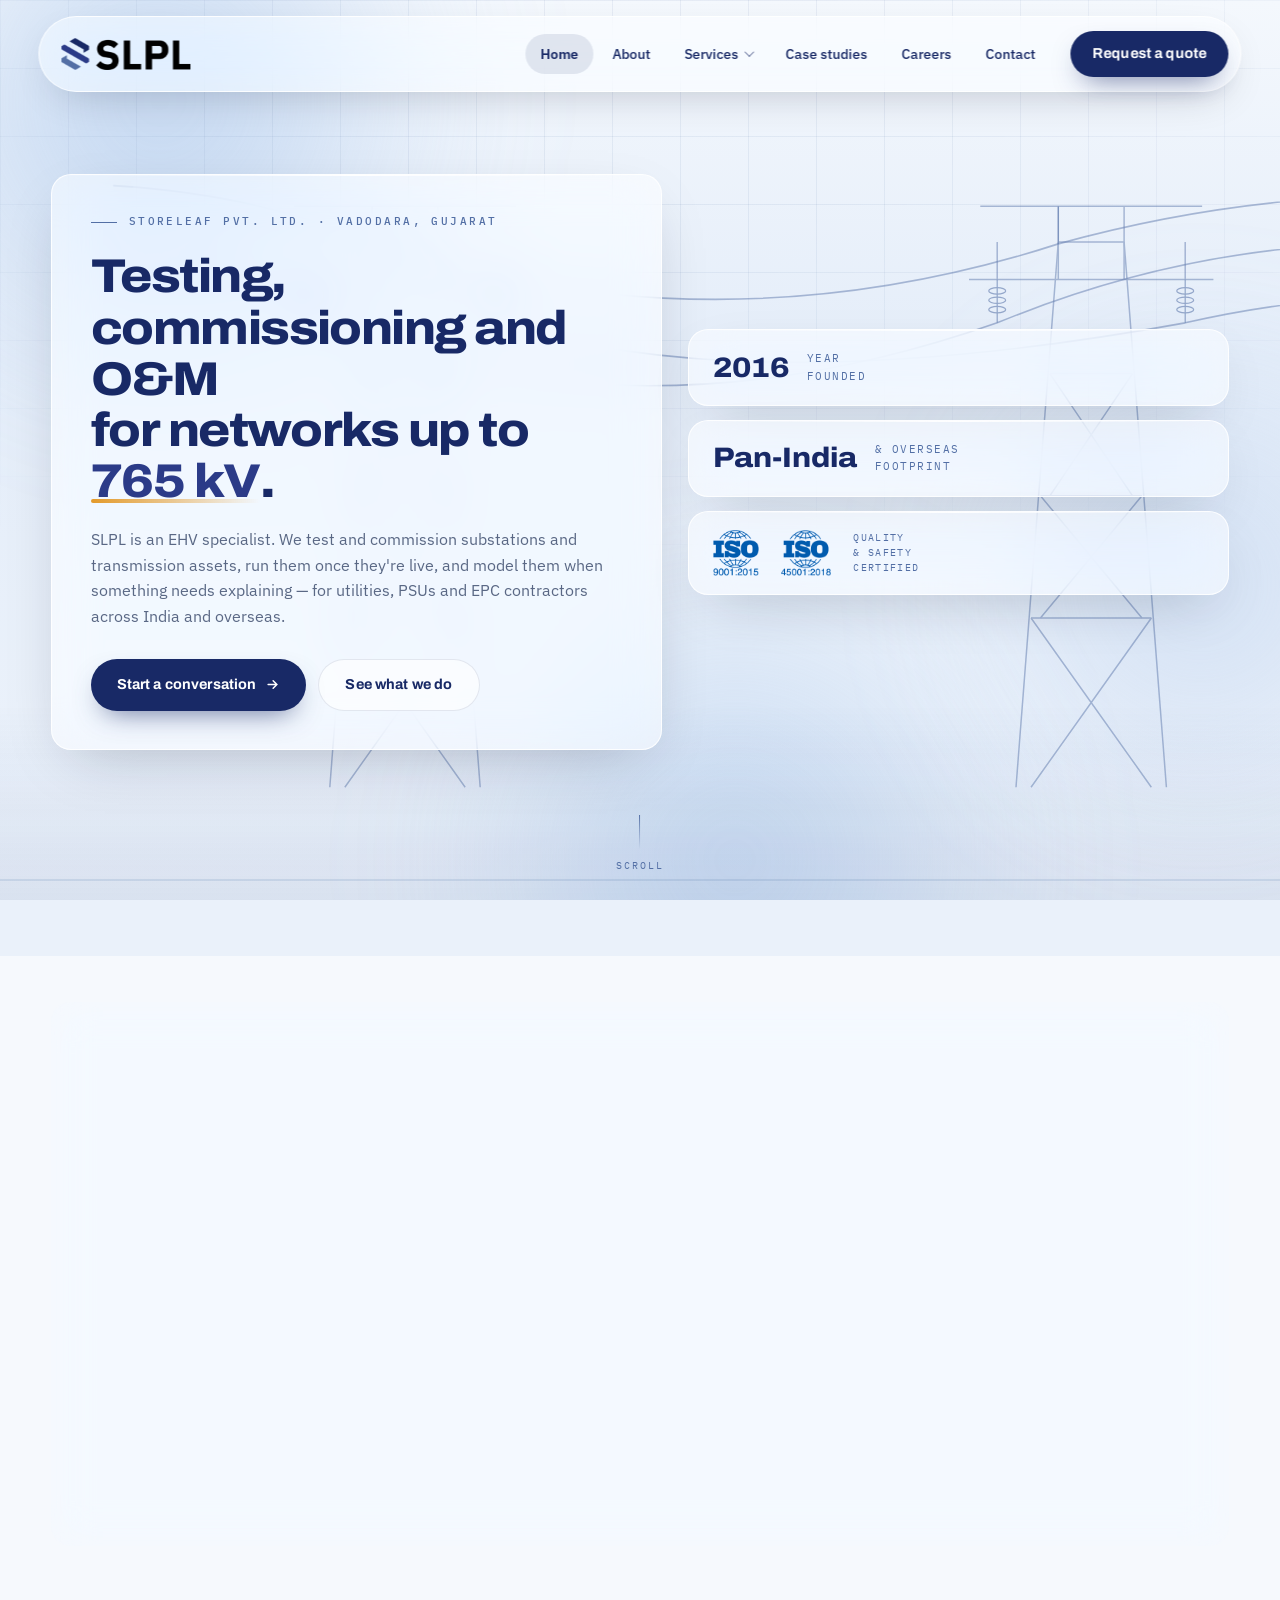
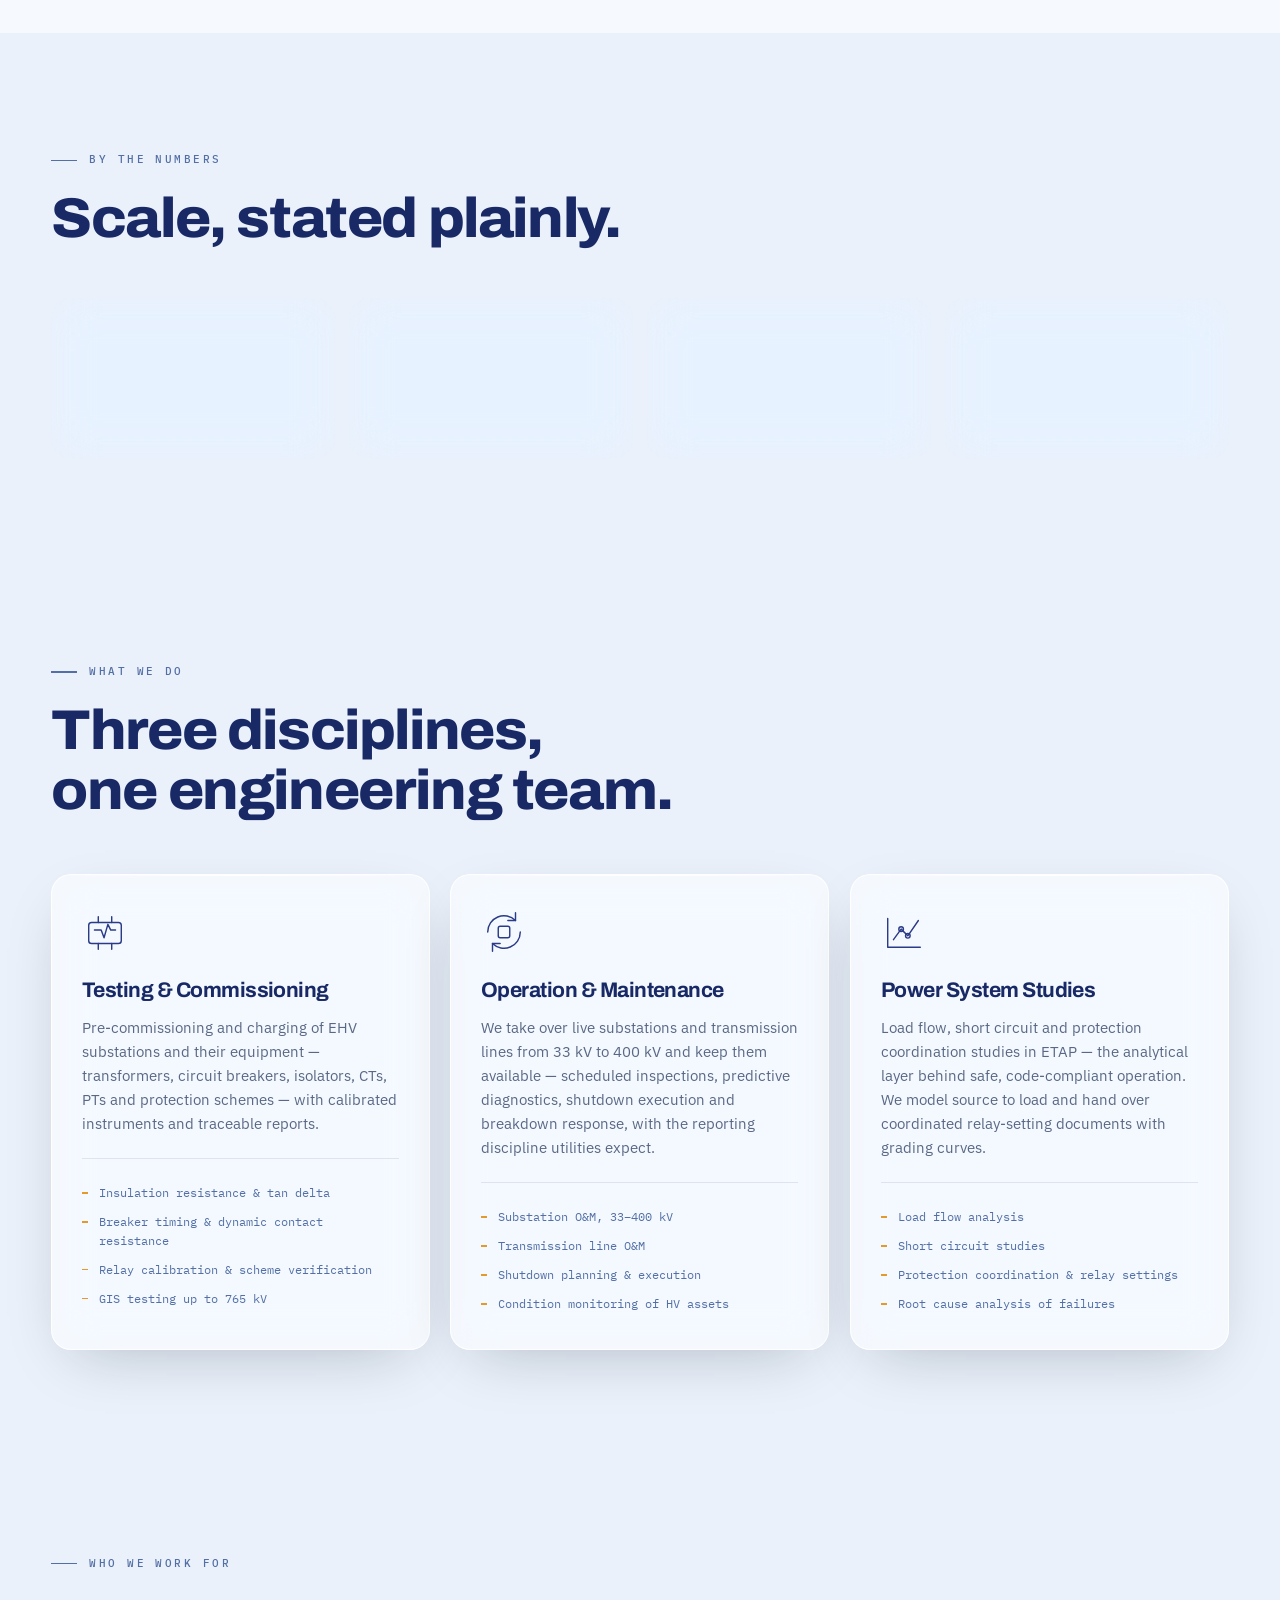
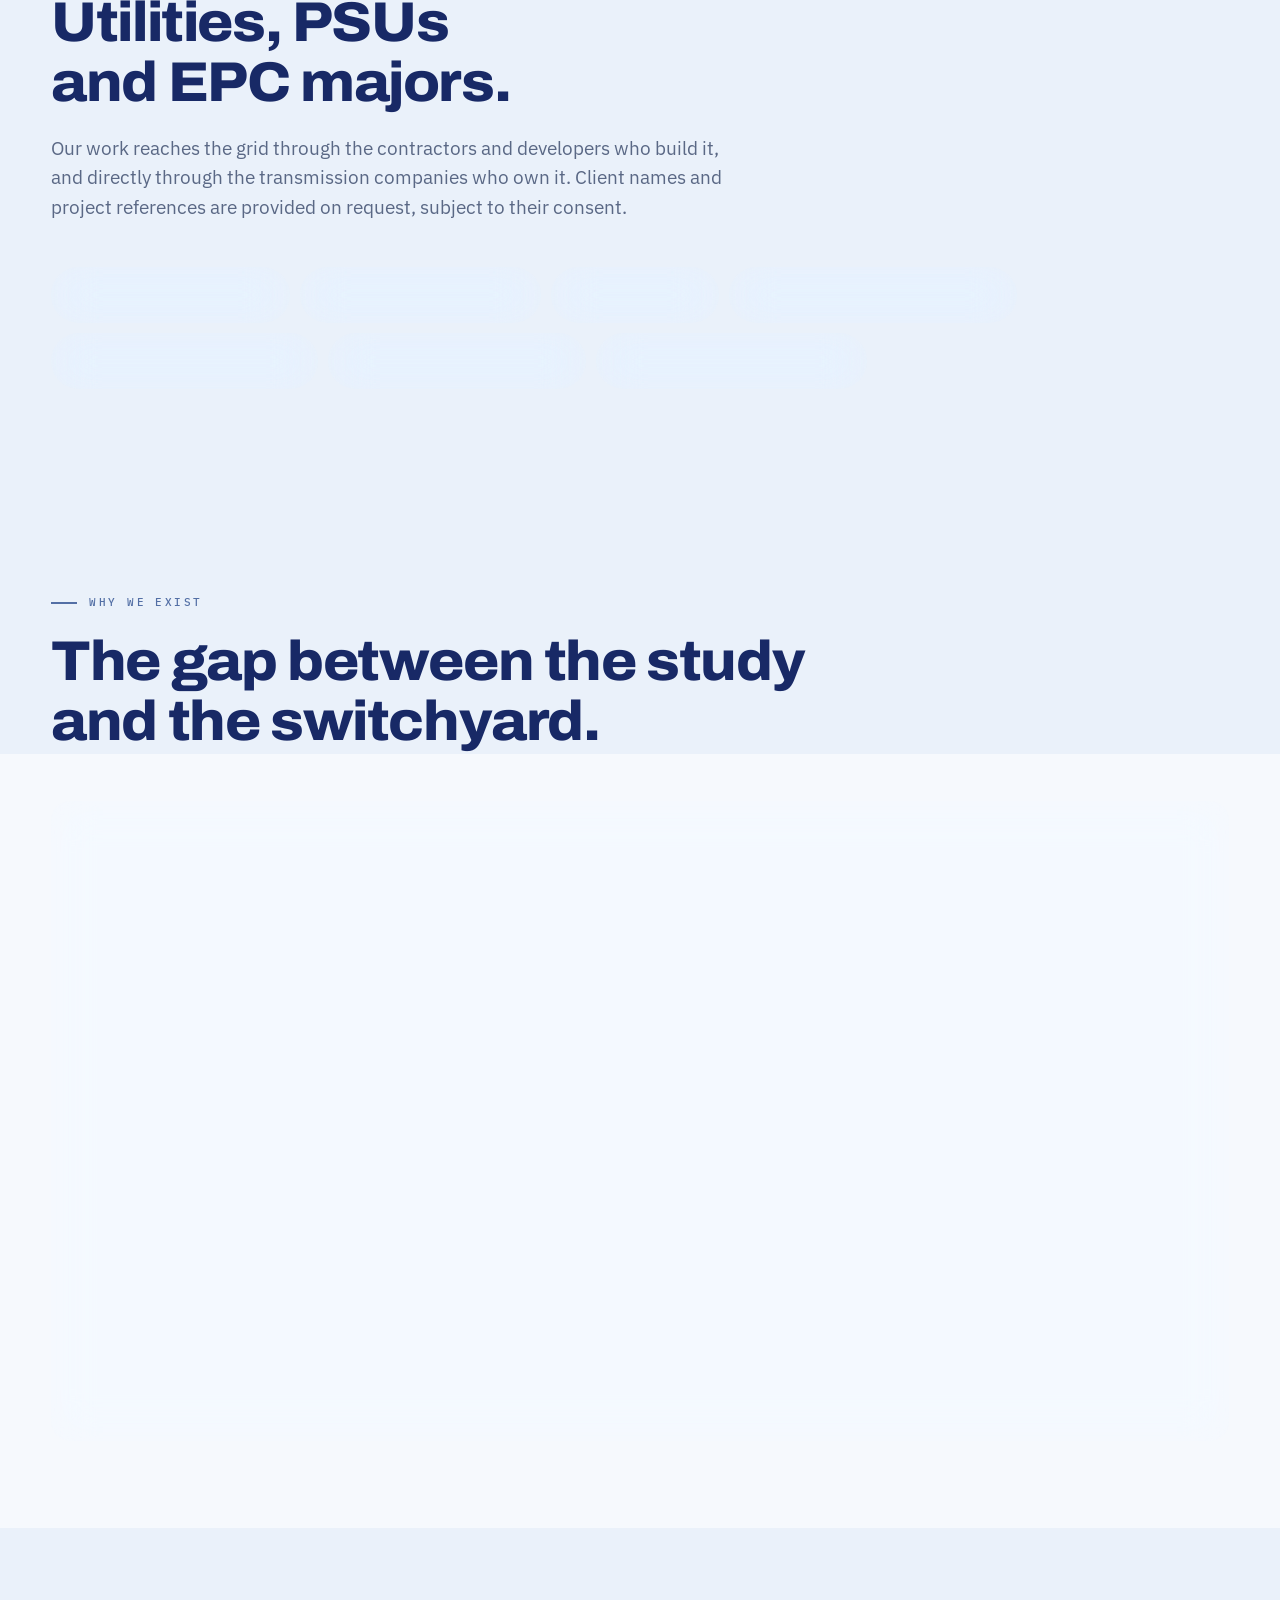
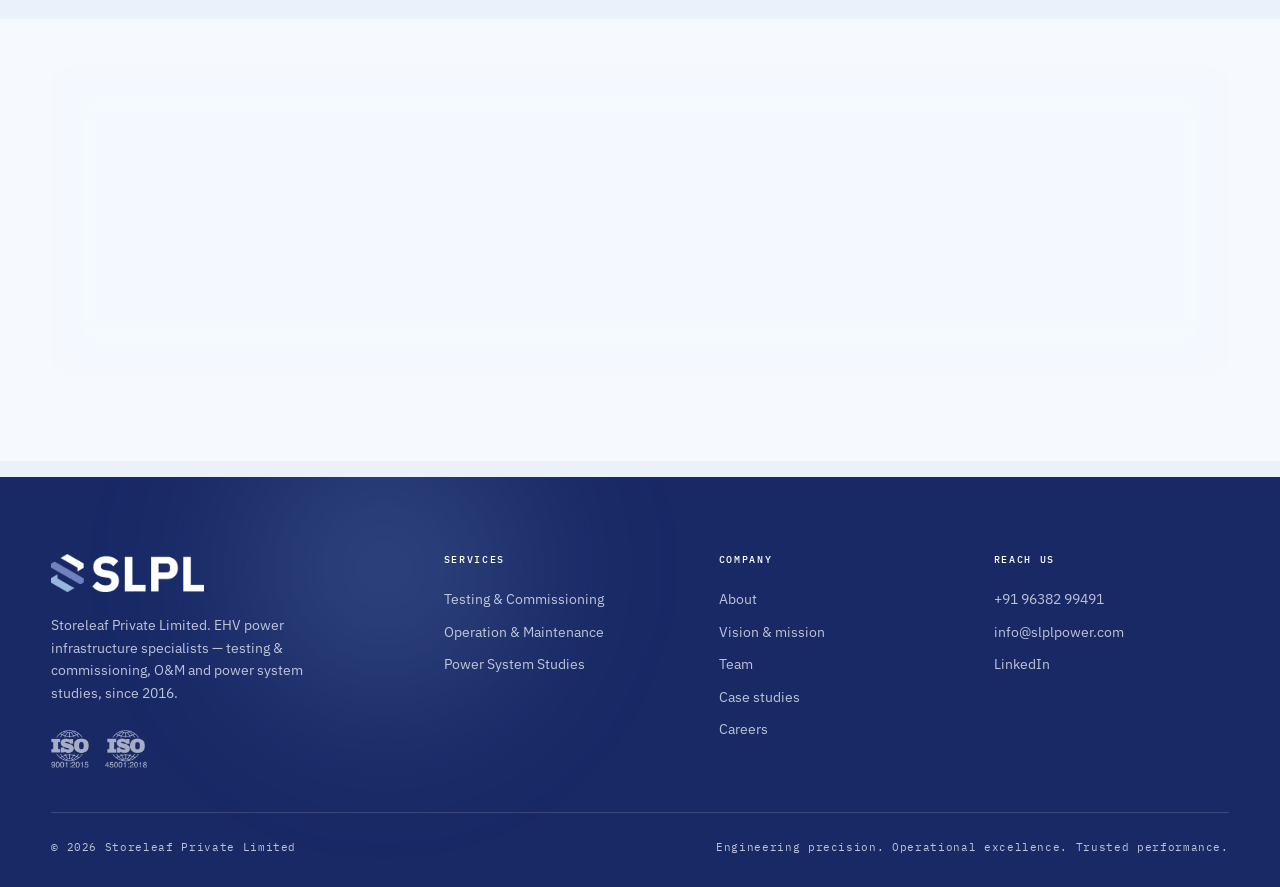
==== index.html @ 90dac233 "first commit" ====
<!DOCTYPE html>
<html lang="en">
<head>
<meta charset="UTF-8">
<meta name="viewport" content="width=device-width, initial-scale=1">
<title>SLPL — EHV Testing, Commissioning &amp; O&amp;M up to 765 kV</title>
<meta name="description" content="SLPL (Storeleaf Private Limited), Vadodara. Testing &amp; commissioning, O&amp;M and power system studies for EHV substations and transmission lines up to 765 kV. ISO 9001:2015 and ISO 45001:2018 certified.">
<meta property="og:title" content="SLPL — EHV Testing, Commissioning &amp; O&amp;M up to 765 kV">
<meta property="og:description" content="SLPL (Storeleaf Private Limited), Vadodara. Testing &amp; commissioning, O&amp;M and power system studies for EHV substations and transmission lines up to 765 kV. ISO 9001:2015 and ISO 45001:2018 certified.">
<meta property="og:type" content="website">
<meta property="og:image" content="https://www.slplpower.com/assets/img/og-card.png">
<meta property="og:site_name" content="SLPL — Storeleaf Pvt. Ltd.">
<meta name="twitter:card" content="summary_large_image">
<meta name="twitter:image" content="https://www.slplpower.com/assets/img/og-card.png">
<meta name="theme-color" content="#182966">
<link rel="canonical" href="https://www.slplpower.com/">
<link rel="icon" href="favicon.ico" sizes="any">
<link rel="icon" type="image/png" sizes="32x32" href="assets/icons/favicon-32.png">
<link rel="icon" type="image/png" sizes="16x16" href="assets/icons/favicon-16.png">
<link rel="apple-touch-icon" sizes="180x180" href="assets/icons/apple-touch-icon.png">
<link rel="manifest" href="site.webmanifest">
<link rel="preconnect" href="https://fonts.googleapis.com">
<link rel="preconnect" href="https://fonts.gstatic.com" crossorigin>
<link href="https://fonts.googleapis.com/css2?family=Archivo:ital,wdth,wght@0,75..125,400..900&family=IBM+Plex+Mono:wght@400;500;600&family=IBM+Plex+Sans:wght@400;500;600&display=swap" rel="stylesheet">
<link rel="stylesheet" href="assets/css/base.css">
<link rel="stylesheet" href="assets/css/pages.css">
<script type="application/ld+json">
{
  "@context": "https://schema.org",
  "@type": "Organization",
  "name": "Storeleaf Private Limited",
  "alternateName": "SLPL",
  "url": "https://www.slplpower.com",
  "logo": "https://www.slplpower.com/assets/img/logo_full.png",
  "foundingDate": "2016",
  "description": "Testing and commissioning, operation and maintenance, and power system studies for extra high voltage substations and transmission lines.",
  "address": {
    "@type": "PostalAddress",
    "streetAddress": "303 Imperial Heights, Near Akshar Chowk, Sun Pharma Road",
    "addressLocality": "Vadodara",
    "addressRegion": "Gujarat",
    "postalCode": "390020",
    "addressCountry": "IN"
  },
  "contactPoint": {
    "@type": "ContactPoint",
    "telephone": "+91-96382-99491",
    "email": "info@slplpower.com",
    "contactType": "sales"
  },
  "sameAs": ["https://www.linkedin.com/company/slplpower"],
  "hasCredential": [
    {"@type": "EducationalOccupationalCredential", "credentialCategory": "ISO 9001:2015"},
    {"@type": "EducationalOccupationalCredential", "credentialCategory": "ISO 45001:2018"}
  ]
}
</script>
</head>
<body>

<div class="field" aria-hidden="true">
  <div class="orb a"></div><div class="orb b"></div><div class="orb c"></div>
</div>
<a class="skip" href="#main">Skip to content</a>
<div class="scrim" id="scrim" aria-hidden="true"></div>
<nav class="nav" id="nav" aria-label="Main">
  <a href="index.html" aria-label="SLPL home"><img class="logo" src="assets/img/logo_full.png" alt="SLPL — Storeleaf Pvt. Ltd."></a>
  <div class="nav-links" id="links">
    <a href="index.html" aria-current="page">Home</a>
    <a href="about.html">About</a>
    <div class="has-sub"><a href="services.html">Services</a><div class="sub"><a href="service-testing-commissioning.html">Testing &amp; Commissioning<span>Up to 765 kV</span></a><a href="service-om.html">Operation &amp; Maintenance<span>33&ndash;400 kV</span></a><a href="service-power-system-studies.html">Power System Studies<span>ETAP modelling</span></a></div></div>
    <a href="case-studies.html">Case studies</a>
    <a href="careers.html">Careers</a>
    <a href="contact.html">Contact</a>
  </div>
  <a href="contact.html" class="btn btn-solid">Request a quote</a>
  <button class="burger" id="burger" aria-label="Toggle menu" aria-expanded="false"><span></span></button>
</nav>
<main id="main">
<header class="hero" id="top">
  <svg class="switchyard" viewBox="0 0 1440 900" preserveAspectRatio="xMidYMax slice" aria-hidden="true">
    <defs>
      <linearGradient id="fade" x1="0" y1="0" x2="0" y2="1">
        <stop offset="0%" stop-color="#536FA5" stop-opacity="0"/>
        <stop offset="100%" stop-color="#536FA5" stop-opacity=".14"/>
      </linearGradient>
    </defs>

    <g transform="translate(250,-40) scale(.94)">
    <!-- lattice gantry towers -->
    <g class="tower">
      <!-- tower 1 -->
      <path d="M170 880 L215 300 M330 880 L285 300 M215 300 L285 300"/>
      <path d="M196 570 L304 570 M186 700 L314 700 M206 440 L294 440"/>
      <path d="M196 570 L304 700 M304 570 L196 700 M206 440 L294 570 M294 440 L206 570 M186 700 L314 880 M314 700 L186 880"/>
      <path d="M120 340 L380 340 M132 262 L368 262"/>
      <path d="M215 340 L215 262 M285 340 L285 262 M150 340 L150 300 M350 340 L350 300"/>
      <!-- tower 2 -->
      <path d="M900 880 L945 300 M1060 880 L1015 300 M945 300 L1015 300"/>
      <path d="M926 570 L1034 570 M916 700 L1044 700 M936 440 L1024 440"/>
      <path d="M926 570 L1034 700 M1034 570 L926 700 M936 440 L1024 570 M1024 440 L936 570 M916 700 L1044 880 M1044 700 L916 880"/>
      <path d="M850 340 L1110 340 M862 262 L1098 262"/>
      <path d="M945 340 L945 262 M1015 340 L1015 262 M880 340 L880 300 M1080 340 L1080 300"/>
    </g>

    <!-- insulator strings -->
    <g class="insulator">
      <path d="M150 340 v46 M350 340 v46 M880 340 v46 M1080 340 v46 M215 262 v40 M945 262 v40"/>
      <ellipse cx="150" cy="352" rx="9" ry="3.4"/><ellipse cx="150" cy="362" rx="9" ry="3.4"/><ellipse cx="150" cy="372" rx="9" ry="3.4"/>
      <ellipse cx="350" cy="352" rx="9" ry="3.4"/><ellipse cx="350" cy="362" rx="9" ry="3.4"/><ellipse cx="350" cy="372" rx="9" ry="3.4"/>
      <ellipse cx="880" cy="352" rx="9" ry="3.4"/><ellipse cx="880" cy="362" rx="9" ry="3.4"/><ellipse cx="880" cy="372" rx="9" ry="3.4"/>
      <ellipse cx="1080" cy="352" rx="9" ry="3.4"/><ellipse cx="1080" cy="362" rx="9" ry="3.4"/><ellipse cx="1080" cy="372" rx="9" ry="3.4"/>
    </g>

    <!-- catenary conductors + earth wire -->
    <path id="c1" class="conductor" d="M-60 300 Q 80 316 150 386 Q 500 520 880 386 Q 1180 262 1500 320"/>
    <path id="c2" class="conductor" d="M-60 340 Q 120 356 350 386 Q 620 470 1080 386 Q 1280 340 1500 366"/>
    <path id="c3" class="conductor" d="M-60 240 Q 100 250 215 302 Q 580 420 945 302 Q 1220 226 1500 262"/>

    <use href="#c1" class="pulse"/>
    <use href="#c2" class="pulse d2"/>
    <use href="#c3" class="pulse d3"/>

    </g>
    <rect x="0" y="700" width="1440" height="200" fill="url(#fade)"/>
    <path class="conductor" style="opacity:.22" d="M0 880 H1440"/>
  </svg>
  <div class="wrap hero-grid">
    <div class="glass hero-card load">
      <p class="eyebrow">Storeleaf Pvt. Ltd. · Vadodara, Gujarat</p>
      <h1>Testing, commissioning and O&amp;M <br>for networks up to <span class="kv">765&nbsp;kV</span>.</h1>
      <p class="lede">SLPL is an EHV specialist. We test and commission substations and transmission
        assets, run them once they're live, and model them when something needs explaining —
        for utilities, PSUs and EPC contractors across India and overseas.</p>
      <div class="hero-cta">
        <a href="contact.html" class="btn btn-solid">Start a conversation
          <svg aria-hidden="true" focusable="false" width="15" height="15" viewBox="0 0 24 24" fill="none" stroke="currentColor" stroke-width="2.4" stroke-linecap="round"><path d="M5 12h14M13 6l6 6-6 6"/></svg></a>
        <a href="services.html" class="btn btn-ghost">See what we do</a>
      </div>
    </div>
    <div class="hero-side">
      <div class="glass stat load l2"><b>2016</b><span>Year<br>founded</span></div>
      <div class="glass stat load l3"><b>Pan-India</b><span>&amp; overseas<br>footprint</span></div>
      <div class="glass iso-row load l4">
        <img src="assets/img/iso_9001.png" alt="ISO 9001:2015 certified">
        <img src="assets/img/iso_45001.png" alt="ISO 45001:2018 certified">
        <p>Quality<br>&amp; safety<br>certified</p>
      </div>
    </div>
  </div>
  <div class="scroll-hint" aria-hidden="true"><i></i>Scroll</div>
</header>

<section class="band" id="capability">
  <div class="wrap">
    <div class="glass ladder-shell rv">
      <p class="eyebrow">Voltage classes we work at</p>
      <h2>From 33 kV panels <br>to 765 kV GIS.</h2>
      <p class="lede" style="margin-top:20px">Every class below is work we've actually executed — not a
        capability statement. The higher you go, the fewer contractors can hold the schedule. We hold it.</p>
      <div class="ladder">
        <div class="rail"><i></i></div>
        <div class="ticks">
          <div class="tick"><b>33<em>kV</em></b><p>Panel and switchgear testing on industrial and mining networks. Failure investigation on distribution systems.</p></div>
          <div class="tick"><b>66<em>kV</em></b><p>Substations executed for a state transmission utility.</p></div>
          <div class="tick"><b>220<em>kV</em></b><p>O&amp;M of pooling substations evacuating utility-scale renewable generation.</p></div>
          <div class="tick"><b>400<em>kV</em></b><p>Substation and GIS testing across multiple states, including interstate transmission projects.</p></div>
          <div class="tick"><b>765<em>kV</em></b><p>GIS testing and commissioning — the highest voltage class on the Indian grid.</p></div>
        </div>
      </div>
    </div>
  </div>
</section>


<section class="band">
  <div class="wrap">
    <div class="rv">
      <p class="eyebrow">By the numbers</p>
      <h2>Scale, stated plainly.</h2>
    </div>
    <div class="metrics stg">
      <div class="glass metric"><b>2016</b><span>Year founded<br>in Vadodara</span></div>
      <div class="glass metric"><b>765<em>kV</em></b><span>Highest class<br>commissioned</span></div>
      <div class="glass metric pending"><b>&mdash;<em>km</em></b><span>EHV assets under O&amp;M<br><span class="todo">figure needed</span></span></div>
      <div class="glass metric"><b>3</b><span>Countries with<br>executed projects</span></div>
    </div>
  </div>
</section>

<section class="band" id="services">
  <div class="wrap">
    <div class="rv">
      <p class="eyebrow">What we do</p>
      <h2>Three disciplines, <br>one engineering team.</h2>
    </div>

    <div class="svc-grid stg">
      <a class="glass svc tilt" href="service-testing-commissioning.html">
        <svg aria-hidden="true" focusable="false" class="ic" viewBox="0 0 48 48" stroke-linecap="round" stroke-linejoin="round">
          <rect x="7" y="14" width="34" height="22" rx="3"/><path d="M13 22h7l3 8 4-14 3 6h5"/>
          <path d="M17 14V8M31 14V8M17 42v-6M31 42v-6"/></svg>
        <h3>Testing &amp; Commissioning</h3>
        <p>Pre-commissioning and charging of EHV substations and their equipment — transformers,
          circuit breakers, isolators, CTs, PTs and protection schemes — with calibrated instruments
          and traceable reports.</p>
        <ul>
          <li>Insulation resistance &amp; tan delta</li>
          <li>Breaker timing &amp; dynamic contact resistance</li>
          <li>Relay calibration &amp; scheme verification</li>
          <li>GIS testing up to 765 kV</li>
        </ul>
      </a>
      <a class="glass svc tilt" href="service-om.html">
        <svg aria-hidden="true" focusable="false" class="ic" viewBox="0 0 48 48" stroke-linecap="round" stroke-linejoin="round">
          <path d="M41 24a17 17 0 01-29 12M7 24a17 17 0 0129-12"/><path d="M36 4v8h-8M12 44v-8h8"/>
          <rect x="18" y="18" width="12" height="12" rx="2"/></svg>
        <h3>Operation &amp; Maintenance</h3>
        <p>We take over live substations and transmission lines from 33 kV to 400 kV and keep them
          available — scheduled inspections, predictive diagnostics, shutdown execution and
          breakdown response, with the reporting discipline utilities expect.</p>
        <ul>
          <li>Substation O&amp;M, 33&ndash;400 kV</li>
          <li>Transmission line O&amp;M</li>
          <li>Shutdown planning &amp; execution</li>
          <li>Condition monitoring of HV assets</li>
        </ul>
      </a>
      <a class="glass svc tilt" href="service-power-system-studies.html">
        <svg aria-hidden="true" focusable="false" class="ic" viewBox="0 0 48 48" stroke-linecap="round" stroke-linejoin="round">
          <path d="M7 40V10M7 40h34"/><path d="M13 32l8-11 7 7 11-16"/>
          <circle cx="21" cy="21" r="2.4"/><circle cx="28" cy="28" r="2.4"/></svg>
        <h3>Power System Studies</h3>
        <p>Load flow, short circuit and protection coordination studies in ETAP — the analytical
          layer behind safe, code-compliant operation. We model source to load and hand over
          coordinated relay-setting documents with grading curves.</p>
        <ul>
          <li>Load flow analysis</li>
          <li>Short circuit studies</li>
          <li>Protection coordination &amp; relay settings</li>
          <li>Root cause analysis of failures</li>
        </ul>
      </a>
    </div>

  </div>
</section>

<section class="band">
  <div class="wrap">
    <div class="rv">
      <p class="eyebrow">Who we work for</p>
      <h2>Utilities, PSUs <br>and EPC majors.</h2>
      <p class="lede" style="margin-top:20px">Our work reaches the grid through the contractors and
        developers who build it, and directly through the transmission companies who own it. Client
        names and project references are provided on request, subject to their consent.</p>
    </div>
    <div class="clients stg">
      <div class="glass client">State transmission utilities</div>
      <div class="glass client">Central transmission PSUs</div>
      <div class="glass client">EPC contractors</div>
      <div class="glass client">Interstate transmission licensees</div>
      <div class="glass client">Renewable energy developers</div>
      <div class="glass client">Industrial &amp; mining operators</div>
      <div class="glass client">International engineering firms</div>
    </div>
  </div>
</section>


<section class="band">
  <div class="wrap">
    <div class="rv">
      <p class="eyebrow">Why we exist</p>
      <h2>The gap between the study <br>and the switchyard.</h2>
    </div>
    <div class="glass stmt rv">
      <p class="stmt-lead">Most firms in this sector either model networks or energise them.
        Very few do both — and the gap between the two is where problems hide.</p>
      <div class="stmt-cols">
        <p>A relay setting that is correct on paper can behave differently at two in the morning,
          when a bay is being charged for the first time and the schedule has already slipped.
          Somebody on site has to be able to read the study, read the equipment, and make the call.</p>
        <p>That capability does not come from a procedure manual. It comes from having stood in a
          switchyard for thirty years — which is what our senior technical staff bring, after
          careers spent in state utility service and with multinational contractors.</p>
        <p><strong>SLPL was formed in 2016 to hold both halves of that.</strong> We model networks
          and we commission them. The engineer who prepares a coordination document sits in the
          same team as the engineer who verifies the scheme on site. When something doesn't match,
          it gets caught during the shutdown window rather than in a closeout report six weeks
          later.</p>
        <p>The company has stayed specialised on purpose. We have not diversified into adjacent
          work that would dilute the technical depth, and we have grown carefully —
          <strong>every voltage class on this site is one we have actually worked at</strong>,
          not one we are willing to attempt.</p>
      </div>
    </div>
  </div>
</section>


<section class="band">
  <div class="wrap">
    <div class="glass cta-band rv">
      <h2>Tell us what needs testing, running or solving.</h2>
      <p>Send us the voltage class, location and equipment schedule. We'll come back with a
        view on approach, mobilisation and commercials.</p>
      <div class="hero-cta">
        <a href="contact.html" class="btn btn-solid">Start a conversation
          <svg aria-hidden="true" focusable="false" width="15" height="15" viewBox="0 0 24 24" fill="none" stroke="currentColor" stroke-width="2.4" stroke-linecap="round"><path d="M5 12h14M13 6l6 6-6 6"/></svg></a>
        <a href="services.html" class="btn btn-ghost">See what we do</a>
      </div>
    </div>
  </div>
</section>

</main>
<footer>
  <div class="wrap">
    <div class="f-grid">
      <div>
        <img class="flogo" src="assets/img/logo_full_white.png" alt="SLPL">
        <p>Storeleaf Private Limited. EHV power infrastructure specialists — testing &amp;
          commissioning, O&amp;M and power system studies, since 2016.</p>
        <div class="f-iso">
          <img src="assets/img/iso_9001.png" alt="ISO 9001:2015">
          <img src="assets/img/iso_45001.png" alt="ISO 45001:2018">
        </div>
      </div>
      <div class="f-col"><h4>Services</h4>
        <a href="service-testing-commissioning.html">Testing &amp; Commissioning</a>
        <a href="service-om.html">Operation &amp; Maintenance</a>
        <a href="service-power-system-studies.html">Power System Studies</a>
      </div>
      <div class="f-col"><h4>Company</h4>
        <a href="about.html">About</a><a href="about.html#vision">Vision &amp; mission</a>
        <a href="about.html#team">Team</a><a href="case-studies.html">Case studies</a>
        <a href="careers.html">Careers</a>
      </div>
      <div class="f-col"><h4>Reach us</h4>
        <a href="tel:+919638299491">+91 96382 99491</a>
        <a href="mailto:info@slplpower.com">info@slplpower.com</a>
        <a href="https://www.linkedin.com/company/slplpower" target="_blank" rel="noopener">LinkedIn</a>
      </div>
    </div>
    <div class="f-bot">
      <span>© <span id="yr">2026</span> Storeleaf Private Limited</span>
      <span>Engineering precision. Operational excellence. Trusted performance.</span>
    </div>
  </div>
</footer>

<script src="assets/js/base.js"></script>
</body>
</html>
---- assets/css/base.css ----
:root{
  --paper:#EAF1FA; --paper2:#F7FAFE; --white:#FFFFFF;
  --navy:#182966; --indigo:#2B3B88; --steel:#536FA5; --sky:#C9DCF2;
  --ink:#0C142C; --muted:#5A6885;
  --amber:#E39A2B; --iso:#005BAE;
  --glass:rgba(255,255,255,.55);
  --glass-2:rgba(255,255,255,.35);
  --brd:rgba(255,255,255,.85);
  --brd-2:rgba(24,41,102,.10);
  --shadow:0 20px 60px -24px rgba(12,20,44,.28);
  --shadow-lg:0 40px 100px -36px rgba(12,20,44,.42);
  --r:20px;
  --display:'Archivo',system-ui,sans-serif;
  --body:'IBM Plex Sans',system-ui,sans-serif;
  --mono:'IBM Plex Mono',ui-monospace,monospace;
  --nav-h:76px;
  --wrap:1240px;
  --band-y:clamp(64px,8vw,128px);
}
/* viewport tiers — the whole page scales off these two knobs */
@media(min-width:1500px){ :root{--wrap:1360px} }
@media(min-width:1750px){ :root{--wrap:1500px;--r:24px} html{font-size:17px} }
@media(min-width:2200px){ :root{--wrap:1660px} html{font-size:18.5px} }
@media(min-width:2800px){ :root{--wrap:1860px} html{font-size:20px} }
*{margin:0;padding:0;box-sizing:border-box}
html{scroll-behavior:smooth;scroll-padding-top:96px;-webkit-text-size-adjust:100%}
body{
  font-family:var(--body);color:var(--ink);background:var(--paper);
  line-height:1.6;overflow-x:hidden;-webkit-font-smoothing:antialiased;
  overflow-wrap:break-word;
  padding-left:env(safe-area-inset-left);padding-right:env(safe-area-inset-right);
}
h1,h2,h3,h4,.kvtag,.tick b{overflow-wrap:normal;word-break:normal;hyphens:none}
img{max-width:100%;height:auto;display:block}
a{color:inherit;text-decoration:none}
button{font:inherit;color:inherit;background:none;border:none;cursor:pointer}
::selection{background:var(--navy);color:#fff}
:focus-visible{outline:2.5px solid var(--indigo);outline-offset:3px;border-radius:6px}

/* ── ambient field ─────────────────────────────── */
.field{position:fixed;inset:0;z-index:-2;overflow:hidden;pointer-events:none;background:
  linear-gradient(180deg,#F4F8FD 0%,#E4EDF9 40%,#EDF3FB 100%);}
.field::after{content:'';position:absolute;inset:0;
  background-image:linear-gradient(rgba(83,111,165,.09) 1px,transparent 1px),
                   linear-gradient(90deg,rgba(83,111,165,.09) 1px,transparent 1px);
  background-size:68px 68px;
  mask-image:radial-gradient(ellipse 110% 75% at 50% 12%,#000 20%,transparent 78%);
  -webkit-mask-image:radial-gradient(ellipse 110% 75% at 50% 12%,#000 20%,transparent 78%);}
.orb{position:absolute;border-radius:50%;filter:blur(80px);opacity:.55}
.orb.a{width:640px;height:640px;background:radial-gradient(circle,#8FB4E4 0%,transparent 68%);top:-220px;left:-160px;animation:drift 26s ease-in-out infinite}
.orb.b{width:520px;height:520px;background:radial-gradient(circle,#B7CDEC 0%,transparent 68%);top:36%;right:-180px;animation:drift 34s ease-in-out infinite reverse}
.orb.c{width:600px;height:600px;background:radial-gradient(circle,#9FC0E8 0%,transparent 70%);bottom:-260px;left:34%;animation:drift 30s ease-in-out infinite}
@keyframes drift{0%,100%{transform:translate(0,0) scale(1)}33%{transform:translate(70px,-50px) scale(1.1)}66%{transform:translate(-50px,60px) scale(.94)}}

/* ── shared ────────────────────────────────────── */
.wrap{width:min(var(--wrap),92vw);margin-inline:auto}
.band{padding:var(--band-y) 0;position:relative}
.eyebrow{font-family:var(--mono);font-size:.7rem;font-weight:500;letter-spacing:.22em;
  text-transform:uppercase;color:var(--steel);display:flex;align-items:center;gap:12px;margin-bottom:20px}
.eyebrow::before{content:'';width:26px;height:1.5px;background:var(--steel);flex:none}
h1,h2,h3,h4{font-family:var(--display);line-height:1.08;letter-spacing:-.025em;color:var(--navy)}
h2{font-size:clamp(2rem,4.4vw,3.5rem);font-weight:800;font-stretch:105%}
h3{font-size:1.32rem;font-weight:700}
.lede{font-size:clamp(1.02rem,1.5vw,1.16rem);color:var(--muted);max-width:62ch}
.glass{background:var(--glass);backdrop-filter:blur(22px) saturate(165%);
  -webkit-backdrop-filter:blur(22px) saturate(165%);
  border:1px solid var(--brd);border-radius:var(--r);box-shadow:var(--shadow);
  position:relative;overflow:hidden}
@supports not ((backdrop-filter:blur(2px)) or (-webkit-backdrop-filter:blur(2px))){
  .glass,.nav{background:rgba(255,255,255,.9)}
  .nav.stuck{background:rgba(255,255,255,.97)}
}
.glass::before{content:'';position:absolute;top:0;left:0;right:0;height:1px;
  background:linear-gradient(90deg,transparent,rgba(255,255,255,.95),transparent)}

/* ── nav ───────────────────────────────────────── */
.nav{position:fixed;top:calc(16px + env(safe-area-inset-top));left:50%;transform:translateX(-50%);z-index:100;
  width:min(var(--wrap),94vw);height:var(--nav-h);display:flex;align-items:center;
  gap:20px;padding:0 12px 0 22px;border-radius:999px;
  background:rgba(255,255,255,.5);backdrop-filter:blur(20px) saturate(170%);
  -webkit-backdrop-filter:blur(20px) saturate(170%);
  border:1px solid var(--brd);box-shadow:0 14px 44px -20px rgba(12,20,44,.3);
  transition:background .35s,box-shadow .35s,height .35s}
.nav.stuck{background:rgba(255,255,255,.78);box-shadow:0 18px 50px -20px rgba(12,20,44,.38);height:66px}
.nav .logo{height:32px;width:auto;flex:none}
.nav-links{display:flex;gap:4px;margin-left:auto}
.nav-links a{padding:9px 15px;border-radius:999px;font-size:.87rem;font-weight:500;
  color:var(--navy);transition:background .22s,color .22s}
.nav-links a:hover{background:rgba(24,41,102,.08)}
.btn{display:inline-flex;align-items:center;gap:9px;padding:13px 26px;border-radius:999px;
  font-family:var(--display);font-weight:700;font-size:.9rem;letter-spacing:.01em;
  transition:transform .22s cubic-bezier(.2,.9,.3,1),box-shadow .22s,background .22s}
.btn-solid{background:var(--navy);color:#fff;box-shadow:0 12px 28px -12px rgba(24,41,102,.7)}
.btn-solid:hover{background:var(--indigo);transform:translateY(-2px);box-shadow:0 18px 34px -12px rgba(24,41,102,.7)}
.btn-ghost{background:rgba(255,255,255,.6);color:var(--navy);border:1px solid var(--brd-2)}
.btn-ghost:hover{background:#fff;transform:translateY(-2px)}
.nav .btn{padding:11px 22px;flex:none}
.scrim{position:fixed;inset:0;z-index:90;background:rgba(12,20,44,.32);
  backdrop-filter:blur(3px);-webkit-backdrop-filter:blur(3px);
  opacity:0;visibility:hidden;transition:opacity .3s,visibility .3s}
body.menu-open .scrim{opacity:1;visibility:visible}
body.menu-open{overflow:hidden}
.burger{display:none;width:44px;height:44px;border-radius:50%;align-items:center;justify-content:center;flex:none}
.burger span{display:block;width:19px;height:2px;background:var(--navy);position:relative;transition:.3s}
.burger span::before,.burger span::after{content:'';position:absolute;left:0;width:19px;height:2px;background:var(--navy);transition:.3s}
.burger span::before{top:-6px}.burger span::after{top:6px}
.nav.open .burger span{background:transparent}
.nav.open .burger span::before{top:0;transform:rotate(45deg)}
.nav.open .burger span::after{top:0;transform:rotate(-45deg)}

/* ── hero ──────────────────────────────────────── */
.hero{position:relative;min-height:100svh;display:flex;align-items:center;
  padding-top:calc(var(--nav-h) + 52px);padding-bottom:104px}
.switchyard{position:absolute;inset:0;width:100%;height:100%;z-index:-1;
  object-fit:cover;opacity:.9;pointer-events:none}
.hero-grid{display:grid;grid-template-columns:1.06fr .94fr;gap:26px;align-items:center}
.hero-card{padding:clamp(28px,3vw,44px)}
h1{font-size:clamp(2.05rem,3.7vw,3.3rem);font-weight:800;font-stretch:110%;letter-spacing:-.032em}
h1 .kv{color:var(--indigo);position:relative;white-space:nowrap}
h1 .kv::after{content:'';position:absolute;left:0;right:0;bottom:.08em;height:.09em;
  background:linear-gradient(90deg,var(--amber),transparent);border-radius:2px;
  transform:scaleX(0);transform-origin:left;animation:sweep 1.1s cubic-bezier(.2,.9,.3,1) 1.1s forwards}
@keyframes sweep{to{transform:scaleX(1)}}
.hero-card .lede{margin-top:20px;font-size:clamp(.98rem,1.25vw,1.08rem)}
.hero-cta{display:flex;gap:12px;flex-wrap:wrap;margin-top:30px}
.hero-side{display:flex;flex-direction:column;gap:14px}
.stat{padding:20px 24px;display:flex;align-items:center;gap:18px}
.stat b{font-family:var(--display);font-size:clamp(1.5rem,2.2vw,2rem);font-weight:800;
  color:var(--navy);line-height:1;font-stretch:110%}
.stat span{font-family:var(--mono);font-size:.68rem;letter-spacing:.14em;
  text-transform:uppercase;color:var(--steel)}
.iso-row{display:flex;align-items:center;gap:22px;padding:18px 24px}
.iso-row img{height:46px;width:auto}
.iso-row p{font-family:var(--mono);font-size:.64rem;letter-spacing:.13em;
  text-transform:uppercase;color:var(--steel);line-height:1.5}
.scroll-hint{position:absolute;bottom:26px;left:50%;transform:translateX(-50%);
  font-family:var(--mono);font-size:.62rem;letter-spacing:.2em;text-transform:uppercase;
  color:var(--steel);display:flex;flex-direction:column;align-items:center;gap:9px}
.scroll-hint i{display:block;width:1px;height:34px;background:linear-gradient(var(--steel),transparent);animation:pull 2.1s ease-in-out infinite}
@keyframes pull{0%,100%{transform:scaleY(.4);transform-origin:top;opacity:.4}50%{transform:scaleY(1);opacity:1}}

/* current pulse on the conductors */
.conductor{fill:none;stroke:var(--steel);stroke-width:1.7;opacity:.5}
.tower{fill:none;stroke:var(--steel);stroke-width:1.6;opacity:.5}
.tower-fill{fill:rgba(83,111,165,.05)}
.pulse{fill:none;stroke:var(--amber);stroke-width:2.6;stroke-linecap:round;
  stroke-dasharray:20 1400;filter:drop-shadow(0 0 7px rgba(227,154,43,.85));
  animation:flow 5.4s linear infinite}
.pulse.d2{animation-delay:1.8s}
.pulse.d3{animation-delay:3.6s}
@keyframes flow{from{stroke-dashoffset:1420}to{stroke-dashoffset:0}}
.insulator{fill:none;stroke:var(--steel);stroke-width:1.3;opacity:.62}

/* ── voltage ladder (signature) ────────────────── */
.ladder-shell{padding:clamp(30px,3.6vw,54px)}
.ladder{margin-top:46px;position:relative}
.rail{position:relative;width:80%;height:3px;background:rgba(83,111,165,.22);border-radius:2px}
.rail i{position:absolute;inset:0 auto 0 0;width:0;border-radius:2px;
  background:linear-gradient(90deg,var(--steel),var(--indigo) 55%,var(--navy));
  transition:width 1.9s cubic-bezier(.22,.85,.3,1)}
.revealed .rail i{width:100%}
.ticks{display:grid;grid-template-columns:repeat(5,1fr);margin-top:0}
.tick{position:relative;padding-top:34px;text-align:left}
.tick::before{content:'';position:absolute;top:-8px;left:0;width:13px;height:13px;border-radius:50%;
  background:#fff;border:3px solid var(--steel);transform:scale(0);
  transition:transform .5s cubic-bezier(.2,1.5,.4,1),border-color .5s}
.revealed .tick::before{transform:scale(1)}
.revealed .tick:nth-child(1)::before{transition-delay:.3s}
.revealed .tick:nth-child(2)::before{transition-delay:.6s}
.revealed .tick:nth-child(3)::before{transition-delay:.9s;border-color:var(--indigo)}
.revealed .tick:nth-child(4)::before{transition-delay:1.2s;border-color:var(--indigo)}
.revealed .tick:nth-child(5)::before{transition-delay:1.5s;border-color:var(--navy);
  box-shadow:0 0 0 7px rgba(24,41,102,.12)}
.tick b{display:block;font-family:var(--display);font-size:clamp(1.35rem,2.4vw,2.1rem);
  font-weight:800;color:var(--navy);line-height:1;font-stretch:108%}
.tick b em{font-style:normal;font-size:.42em;font-weight:600;margin-left:4px;color:var(--steel)}
.tick p{font-family:var(--mono);font-size:.68rem;line-height:1.62;color:var(--muted);
  margin-top:10px;padding-right:14px}

/* ── services ──────────────────────────────────── */
.svc-grid{display:grid;grid-template-columns:repeat(3,1fr);gap:20px;margin-top:52px}
.svc{padding:34px 30px 30px;transition:transform .4s cubic-bezier(.2,.9,.3,1),box-shadow .4s;
  transform-style:preserve-3d;will-change:transform}
.svc:hover{box-shadow:var(--shadow-lg)}
.svc svg.ic{width:46px;height:46px;stroke:var(--indigo);stroke-width:1.5;fill:none;margin-bottom:24px}
.svc h3{margin-bottom:14px}
.svc p{font-size:.94rem;color:var(--muted)}
.svc ul{list-style:none;margin-top:22px;padding-top:20px;border-top:1px solid var(--brd-2)}
.svc li{font-family:var(--mono);font-size:.74rem;color:var(--steel);padding:5px 0 5px 17px;position:relative}
.svc li::before{content:'';position:absolute;left:0;top:13px;width:6px;height:1.5px;background:var(--amber)}

/* ── projects ──────────────────────────────────── */
.filters{display:flex;gap:8px;flex-wrap:wrap;margin-top:36px}
.filters button{padding:9px 18px;border-radius:999px;font-family:var(--mono);font-size:.72rem;
  letter-spacing:.09em;text-transform:uppercase;color:var(--steel);
  background:rgba(255,255,255,.5);border:1px solid var(--brd-2);transition:.25s}
.filters button:hover{color:var(--navy);background:#fff}
.filters button.on{background:var(--navy);color:#fff;border-color:var(--navy)}
.proj-grid{display:grid;grid-template-columns:repeat(3,1fr);gap:14px;margin-top:26px}
.proj{padding:24px 26px;display:flex;flex-direction:column;gap:12px;
  transition:transform .35s cubic-bezier(.2,.9,.3,1),box-shadow .35s,opacity .3s}
.proj:hover{transform:translateY(-5px);box-shadow:var(--shadow-lg)}
.proj.hide{display:none}
.proj-top{display:flex;justify-content:space-between;align-items:flex-start;gap:12px}
.kvtag{font-family:var(--display);font-weight:800;font-size:1.05rem;color:var(--navy);
  font-stretch:108%;white-space:nowrap}
.kvtag em{font-style:normal;font-size:.6em;font-weight:600;color:var(--steel);margin-left:3px}
.scope{font-family:var(--mono);font-size:.6rem;letter-spacing:.11em;text-transform:uppercase;
  padding:5px 10px;border-radius:999px;background:rgba(43,59,136,.09);color:var(--indigo);white-space:nowrap}
.proj h4{font-size:1rem;font-weight:700;line-height:1.3}
.proj p{font-family:var(--mono);font-size:.72rem;color:var(--muted);margin-top:auto;padding-top:6px}
.proj-note{font-family:var(--mono);font-size:.75rem;color:var(--steel);
  text-align:center;margin-top:30px;letter-spacing:.06em}

/* ── team ──────────────────────────────────────── */
.team-grid{display:grid;grid-template-columns:repeat(4,1fr);gap:16px;margin-top:52px}
.member{padding:30px 26px;transition:transform .35s cubic-bezier(.2,.9,.3,1),box-shadow .35s}
.member:hover{transform:translateY(-5px);box-shadow:var(--shadow-lg)}
.avatar{width:54px;height:54px;border-radius:16px;display:grid;place-items:center;
  background:linear-gradient(140deg,var(--navy),var(--indigo));color:#fff;
  font-family:var(--display);font-weight:800;font-size:1.05rem;margin-bottom:20px;letter-spacing:-.02em}
.member h3{font-size:1.1rem}
.role{font-family:var(--mono);font-size:.68rem;letter-spacing:.1em;text-transform:uppercase;
  color:var(--indigo);margin:7px 0 14px}
.member p{font-size:.87rem;color:var(--muted)}

/* ── vision / mission ──────────────────────────── */
.vm-grid{display:grid;grid-template-columns:1fr 1fr;gap:18px;margin-top:48px}
.vm{padding:38px 34px}
.vm h3{font-size:1.5rem;margin-bottom:22px;display:flex;align-items:center;gap:12px}
.vm h3::after{content:'';flex:1;height:1px;background:var(--brd-2)}
.vm ul{list-style:none;display:flex;flex-direction:column;gap:15px}
.vm li{font-size:.91rem;color:var(--muted);padding-left:26px;position:relative}
.vm li::before{content:'';position:absolute;left:0;top:.55em;width:11px;height:11px;
  border:1.5px solid var(--steel);border-radius:3px;transform:rotate(45deg)}

/* ── contact ───────────────────────────────────── */
.contact-grid{display:grid;grid-template-columns:.9fr 1.1fr;gap:18px;margin-top:48px}
.info{padding:38px 34px;display:flex;flex-direction:column;gap:8px}
.info-row{display:flex;gap:16px;padding:16px 0;border-bottom:1px solid var(--brd-2);align-items:flex-start}
.info-row:last-child{border-bottom:none}
.info-row svg{width:19px;height:19px;stroke:var(--indigo);fill:none;stroke-width:1.6;flex:none;margin-top:3px}
.info-row>div>span{font-family:var(--mono);font-size:.63rem;letter-spacing:.13em;
  text-transform:uppercase;color:var(--steel);display:block;margin-bottom:4px}
.info-row a,.info-row p{font-size:.94rem;color:var(--navy);font-weight:500;transition:color .2s}
.info-row a:hover{color:var(--amber)}
.form{padding:38px 34px}
.f-row{display:grid;grid-template-columns:1fr 1fr;gap:14px}
.fld{margin-bottom:14px}
.fld label{font-family:var(--mono);font-size:.63rem;letter-spacing:.13em;text-transform:uppercase;
  color:var(--steel);display:block;margin-bottom:7px}
.fld select{-webkit-appearance:none;appearance:none;padding-right:42px;
  background-image:url("data:image/svg+xml;charset=utf-8,%3Csvg xmlns='http://www.w3.org/2000/svg' viewBox='0 0 12 8'%3E%3Cpath d='M1 1l5 5 5-5' fill='none' stroke='%23536FA5' stroke-width='1.8' stroke-linecap='round'/%3E%3C/svg%3E");
  background-repeat:no-repeat;background-position:right 16px center;background-size:12px}
.fld input,.fld select,.fld textarea{width:100%;padding:13px 16px;border-radius:12px;
  border:1px solid var(--brd-2);background:rgba(255,255,255,.65);font-family:var(--body);
  font-size:.93rem;color:var(--ink);transition:border-color .22s,background .22s}
.fld input:focus,.fld select:focus,.fld textarea:focus{outline:none;border-color:var(--indigo);background:#fff}
.fld textarea{resize:vertical;min-height:104px}
.form .btn-solid{width:100%;justify-content:center;margin-top:6px}
.form small{display:block;margin-top:14px;font-family:var(--mono);font-size:.66rem;
  color:var(--steel);text-align:center;line-height:1.6}

/* ── footer ────────────────────────────────────── */
footer{background:var(--navy);color:rgba(255,255,255,.72);
  padding:clamp(52px,6vw,80px) 0 calc(30px + env(safe-area-inset-bottom));position:relative;overflow:hidden}
footer::before{content:'';position:absolute;top:-140px;left:12%;width:460px;height:460px;border-radius:50%;
  background:radial-gradient(circle,rgba(83,111,165,.45),transparent 68%);filter:blur(50px)}
.f-grid{display:grid;grid-template-columns:1.5fr 1fr 1fr 1fr;gap:40px;position:relative;
  padding-bottom:44px;border-bottom:1px solid rgba(255,255,255,.14)}
.f-grid img.flogo{height:38px;margin-bottom:22px}
.f-grid p{font-size:.88rem;max-width:34ch}
.f-iso{display:flex;gap:16px;margin-top:26px;align-items:center}
.f-iso img{height:38px;filter:brightness(0) invert(1);opacity:.62}
.f-col h4{font-family:var(--mono);font-size:.64rem;letter-spacing:.16em;text-transform:uppercase;
  color:#fff;font-weight:500;margin-bottom:18px}
.f-col a{display:block;font-size:.88rem;padding:5px 0;transition:color .2s,transform .2s}
.f-col a:hover{color:#fff;transform:translateX(4px)}
.f-bot{display:flex;justify-content:space-between;gap:18px;flex-wrap:wrap;
  padding-top:26px;font-family:var(--mono);font-size:.68rem;letter-spacing:.06em;position:relative}

/* ── reveal ────────────────────────────────────── */
.rv{opacity:0;transform:translateY(30px);transition:opacity .85s cubic-bezier(.2,.9,.3,1),transform .85s cubic-bezier(.2,.9,.3,1)}
.rv.revealed{opacity:1;transform:none}
.stg>*{opacity:0;transform:translateY(26px);transition:opacity .7s cubic-bezier(.2,.9,.3,1),transform .7s cubic-bezier(.2,.9,.3,1)}
.stg.revealed>*{opacity:1;transform:none}
.stg.revealed>*:nth-child(1){transition-delay:.05s}
.stg.revealed>*:nth-child(2){transition-delay:.13s}
.stg.revealed>*:nth-child(3){transition-delay:.21s}
.stg.revealed>*:nth-child(4){transition-delay:.29s}
.stg.revealed>*:nth-child(5){transition-delay:.37s}
.stg.revealed>*:nth-child(6){transition-delay:.45s}
.stg.revealed>*:nth-child(n+7){transition-delay:.5s}
.load{opacity:0;transform:translateY(24px);animation:up .95s cubic-bezier(.2,.9,.3,1) forwards}
.load.l2{animation-delay:.14s}.load.l3{animation-delay:.26s}.load.l4{animation-delay:.38s}
@keyframes up{to{opacity:1;transform:none}}

/* ══ RESPONSIVE ══════════════════════════════════
   Tiers: ≥1750 ultrawide · 1180–1750 desktop · 1000–1180 small laptop
          760–1000 tablet · 560–760 large phone · <560 phone         */

@media(min-width:861px){ .scrim{display:none} }

/* ultrawide — give the hero more air, cap line lengths */
@media(min-width:1750px){
  .hero-grid{grid-template-columns:1fr .8fr;gap:40px}
  .lede{max-width:58ch}
  .proj-grid{grid-template-columns:repeat(4,1fr)}
}

/* small laptop — hero stacks, grids drop to two up */
@media(max-width:1180px){
  .hero-grid{grid-template-columns:1fr;gap:20px;align-items:start}
  .hero-side{flex-direction:row;flex-wrap:wrap}
  .hero-side>*{flex:1 1 200px}
  .iso-row{flex:1 1 100%}
  .svc-grid,.proj-grid{grid-template-columns:repeat(2,1fr)}
  .team-grid{grid-template-columns:repeat(2,1fr)}
  .switchyard{opacity:.65}
}
@media(max-width:1180px) and (min-width:761px){
  .hero{min-height:auto;padding-bottom:clamp(80px,9vw,110px)}
}

/* nav gets crowded before the layout does */
@media(max-width:1080px){
  .nav-links a{padding:9px 11px;font-size:.83rem}
}
@media(max-width:960px){
  .nav>.btn{display:none}
}

/* tablet — burger menu takes over */
@media(max-width:860px){
  .nav{padding:0 10px 0 18px;height:68px}
  .nav.stuck{height:62px}
  .nav .logo{height:29px}
  .nav-links{position:absolute;top:calc(100% + 10px);left:0;right:0;width:auto;margin-left:0;
    flex-direction:column;gap:2px;padding:14px;border-radius:24px;
    background:#FBFDFF;
    border:1px solid var(--brd);box-shadow:0 30px 70px -22px rgba(12,20,44,.5);
    opacity:0;visibility:hidden;transform:translateY(-14px);
    transition:opacity .3s,transform .3s,visibility .3s;max-height:76vh;overflow-y:auto}
  .nav.open .nav-links{opacity:1;visibility:visible;transform:none}
  .nav-links a{padding:14px 16px;font-size:.95rem}
  .burger{display:flex}
  .contact-grid,.vm-grid{grid-template-columns:1fr}
  .ticks{grid-template-columns:repeat(3,1fr);gap:34px 18px}
  .tick{padding-top:26px}
  .tick::before{top:-7px}
  .tick p{padding-right:0}
  .rail{display:none}
  .f-grid{grid-template-columns:1fr 1fr;gap:34px}
}

/* large phone */
@media(max-width:760px){
  .hero{min-height:auto;padding-top:calc(var(--nav-h) + 46px);padding-bottom:70px}
  .hero-card{padding:26px 22px}
  h1 br,h2 br{display:none}
  h1{font-size:clamp(1.95rem,7.4vw,2.6rem)}
  .hero-side{gap:10px}
  .hero-side>*{flex:1 1 100%}
  .stat{padding:16px 20px}
  .scroll-hint{display:none}
  .svc-grid,.proj-grid,.team-grid{grid-template-columns:1fr}
  .svc,.member{padding:26px 22px}
  .vm{padding:28px 24px}
  .info,.form{padding:26px 22px}
  .switchyard{opacity:.42}
  .filters button{padding:8px 14px;font-size:.66rem}
}

/* phone */
@media(max-width:560px){
  :root{--r:18px}
  .wrap{width:94vw}
  .f-grid{grid-template-columns:1fr;gap:28px}
  .f-row{grid-template-columns:1fr}
  .f-bot{flex-direction:column;gap:8px;font-size:.63rem}
  .iso-row{flex-wrap:wrap;gap:14px;padding:16px 20px}
  .ticks{grid-template-columns:1fr;gap:26px}
  .tick{padding-top:0;padding-left:26px}
  .tick::before{top:6px;left:0}
  .tick b{font-size:1.8rem}
  .hero-cta{gap:10px}
  .hero-cta .btn{flex:1 1 100%;justify-content:center}
  .btn{padding:13px 20px}
  .eyebrow{font-size:.64rem;letter-spacing:.16em}
}

/* very small / older phones */
@media(max-width:380px){
  .wrap{width:92vw}
  .hero-card{padding:22px 18px}
  h1{font-size:1.75rem}
  .nav .logo{height:26px}
  .proj-top{flex-wrap:wrap;gap:8px}
}

/* short landscape — never trap the user in a full-height hero */
@media(max-height:560px) and (orientation:landscape){
  .hero{min-height:auto;padding-top:calc(var(--nav-h) + 36px);padding-bottom:56px}
  .scroll-hint{display:none}
  .nav-links{max-height:62vh}
}

/* coarse pointers get bigger tap targets, no hover-only affordances */
@media(hover:none){
  .nav-links a{padding-block:13px}
  .filters button{padding:11px 18px}
  .svc:hover,.proj:hover,.member:hover{transform:none;box-shadow:var(--shadow)}
}

/* print */
@media print{
  .nav,.switchyard,.field,.scroll-hint,.filters,.form{display:none!important}
  body{background:#fff}
  .glass{background:#fff;border:1px solid #ccd;box-shadow:none;backdrop-filter:none}
  .band{padding:24px 0;break-inside:avoid}
  footer{background:#fff;color:#333}
}

@media(prefers-reduced-motion:reduce){
  *,*::before,*::after{animation-duration:.001ms!important;animation-iteration-count:1!important;
    transition-duration:.001ms!important;scroll-behavior:auto!important}
  .rv,.stg>*,.load{opacity:1!important;transform:none!important}
  .rail i{width:100%!important}.tick::before{transform:scale(1)!important}
  h1 .kv::after{transform:scaleX(1)!important}
}
---- assets/css/pages.css ----
/* ══════════════════════════════════════════════════
   pages.css — components added for the multi-page site
   Loads after base.css.
   ══════════════════════════════════════════════════ */

/* ── unconfirmed figures ───────────────────────────
   Anything wrapped in .todo is a placeholder awaiting
   a real number. Deliberately loud so it can't ship
   by accident. Delete the wrapper once filled in.   */
.todo{display:inline-block;padding:1px 8px;border-radius:6px;
  border:1.5px dashed var(--amber);background:rgba(227,154,43,.1);
  color:#8A5A0B;font-family:var(--mono);font-size:.8em;font-weight:500;
  letter-spacing:.02em;white-space:nowrap}

/* ── inner-page hero ───────────────────────────── */
.page-hero{position:relative;padding:calc(var(--nav-h) + 76px) 0 clamp(40px,5vw,64px)}
.page-hero::before{content:'';position:absolute;inset:0;z-index:-1;
  background:radial-gradient(ellipse 90% 120% at 22% 0%,rgba(143,180,228,.42),transparent 66%)}
.crumb{font-family:var(--mono);font-size:.68rem;letter-spacing:.14em;text-transform:uppercase;
  color:var(--steel);margin-bottom:18px;display:flex;gap:9px;flex-wrap:wrap;align-items:center}
.crumb a{transition:color .2s}
.crumb a:hover{color:var(--navy)}
.crumb span{opacity:.5}
.page-hero h1{font-size:clamp(2rem,4.6vw,3.6rem);max-width:19ch}
.page-hero .lede{margin-top:20px}

/* ── nav dropdown ──────────────────────────────── */
.has-sub{position:relative}
.has-sub>a{display:inline-flex;align-items:center;gap:6px}
.has-sub>a::after{content:'';width:6px;height:6px;border-right:1.6px solid currentColor;
  border-bottom:1.6px solid currentColor;transform:rotate(45deg) translateY(-2px);
  transition:transform .25s;opacity:.6}
.sub{position:absolute;top:calc(100% + 12px);left:0;min-width:266px;padding:9px;
  border-radius:18px;background:#FBFDFF;border:1px solid var(--brd);
  box-shadow:0 26px 56px -22px rgba(12,20,44,.42);
  opacity:0;visibility:hidden;transform:translateY(-8px);
  transition:opacity .25s,transform .25s,visibility .25s}
.has-sub:hover .sub,.has-sub:focus-within .sub,.has-sub.open .sub{opacity:1;visibility:visible;transform:none}
.has-sub:hover>a::after,.has-sub.open>a::after{transform:rotate(225deg) translateY(-2px)}
.sub a{display:block;padding:11px 14px;border-radius:12px;font-size:.86rem;line-height:1.35}
.sub a span{display:block;font-family:var(--mono);font-size:.62rem;letter-spacing:.1em;
  text-transform:uppercase;color:var(--steel);margin-top:3px}
.sub a:hover{background:rgba(24,41,102,.07)}

/* ── metrics band ──────────────────────────────── */
.metrics{display:grid;grid-template-columns:repeat(4,1fr);gap:14px;margin-top:48px}
.metric{padding:28px 26px}
.metric b{display:block;font-family:var(--display);font-weight:800;font-stretch:108%;
  font-size:clamp(1.9rem,3.4vw,2.9rem);color:var(--navy);line-height:1;letter-spacing:-.03em}
.metric b em{font-style:normal;font-size:.44em;font-weight:600;color:var(--steel);margin-left:5px}
.metric.pending b{color:var(--steel);opacity:.55}
.metric>span .todo{margin-top:8px;font-size:.9em}
.metric>span{display:block;font-family:var(--mono);font-size:.68rem;letter-spacing:.13em;
  text-transform:uppercase;color:var(--steel);margin-top:14px;line-height:1.6}

/* ── clients strip ─────────────────────────────── */
.clients{display:flex;flex-wrap:wrap;gap:10px;margin-top:44px}
.client{padding:15px 24px;border-radius:999px;background:rgba(255,255,255,.6);
  border:1px solid var(--brd-2);font-family:var(--display);font-weight:700;font-size:.95rem;
  color:var(--navy);transition:transform .25s cubic-bezier(.2,.9,.3,1),background .25s}
.client:hover{transform:translateY(-3px);background:#fff}
.client i{font-style:normal;font-family:var(--mono);font-weight:400;font-size:.7rem;
  color:var(--steel);margin-left:9px;letter-spacing:.08em}

/* ── founder's message ─────────────────────────── */
.note{display:grid;grid-template-columns:auto 1fr;gap:clamp(26px,3.4vw,52px);
  padding:clamp(32px,3.8vw,56px);align-items:start;margin-top:48px}
.note-side{display:flex;flex-direction:column;align-items:flex-start;gap:16px;min-width:186px}
.note-side .avatar{width:76px;height:76px;border-radius:22px;font-size:1.5rem;margin:0}
.note-side h3{font-size:1.15rem}
.note-side .role{margin:5px 0 0}
.note-body p{font-size:clamp(1rem,1.35vw,1.1rem);color:var(--muted);margin-bottom:17px}
.note-body p:last-child{margin-bottom:0}
.note-body p:first-child{font-family:var(--display);font-weight:600;font-stretch:104%;
  font-size:clamp(1.2rem,2vw,1.6rem);line-height:1.35;color:var(--navy);letter-spacing:-.02em}
.sig{margin-top:26px;padding-top:20px;border-top:1px solid var(--brd-2);
  font-family:var(--mono);font-size:.7rem;letter-spacing:.13em;text-transform:uppercase;color:var(--steel)}

/* ── history timeline ──────────────────────────── */
.timeline{margin-top:52px;position:relative;padding-left:30px}
.timeline::before{content:'';position:absolute;left:5px;top:8px;bottom:8px;width:2px;
  background:linear-gradient(var(--steel),rgba(83,111,165,.18))}
.tl{position:relative;padding:0 0 34px 0}
.tl:last-child{padding-bottom:0}
.tl::before{content:'';position:absolute;left:-30px;top:7px;width:12px;height:12px;border-radius:50%;
  background:#fff;border:3px solid var(--steel)}
.tl.now::before{border-color:var(--navy);box-shadow:0 0 0 6px rgba(24,41,102,.12)}
.tl b{display:block;font-family:var(--mono);font-size:.74rem;letter-spacing:.16em;color:var(--indigo)}
.tl h4{font-size:1.12rem;margin:8px 0 7px}
.tl p{font-size:.92rem;color:var(--muted);max-width:64ch}

/* ── service detail layout ─────────────────────── */
.detail{display:grid;grid-template-columns:1fr 340px;gap:22px;align-items:start}
.detail-main{padding:clamp(30px,3.4vw,50px)}
.detail-main h2{font-size:clamp(1.5rem,2.4vw,2rem);margin:38px 0 16px}
.detail-main h2:first-child{margin-top:0}
.detail-main p{color:var(--muted);margin-bottom:15px}
.detail-main ul{list-style:none;display:grid;grid-template-columns:1fr 1fr;gap:9px;margin:20px 0 6px}
.detail-main li{font-size:.9rem;color:var(--muted);padding-left:20px;position:relative}
.detail-main li::before{content:'';position:absolute;left:0;top:.6em;width:7px;height:2px;
  background:var(--amber);border-radius:1px}
.aside{position:sticky;top:calc(var(--nav-h) + 22px);padding:30px 28px}
.aside h4{font-family:var(--mono);font-size:.64rem;letter-spacing:.16em;text-transform:uppercase;
  color:var(--steel);font-weight:500;margin-bottom:18px}
.spec{padding:13px 0;border-bottom:1px solid var(--brd-2)}
.spec:last-of-type{border-bottom:none}
.spec>span{font-family:var(--mono);font-size:.62rem;letter-spacing:.12em;text-transform:uppercase;
  color:var(--steel);display:block;margin-bottom:4px}
.spec p{font-size:.92rem;color:var(--navy);font-weight:500}
.aside .btn{width:100%;justify-content:center;margin-top:20px}

/* ── careers ───────────────────────────────────── */
.values{display:grid;grid-template-columns:repeat(3,1fr);gap:16px;margin-top:48px}
.value{padding:30px 26px}
.value b{display:block;font-family:var(--mono);font-size:.68rem;letter-spacing:.16em;
  color:var(--indigo);margin-bottom:14px}
.value h3{font-size:1.14rem;margin-bottom:11px}
.value p{font-size:.9rem;color:var(--muted)}
.roles{margin-top:44px}
.role-row{display:flex;justify-content:space-between;align-items:center;gap:20px;
  padding:24px 30px;margin-bottom:11px;transition:transform .3s cubic-bezier(.2,.9,.3,1)}
.role-row:hover{transform:translateX(5px)}
.role-row h4{font-size:1.08rem}
.role-row p{font-family:var(--mono);font-size:.72rem;color:var(--steel);margin-top:6px}
.role-row .btn{flex:none}

/* ── offices ───────────────────────────────────── */
.offices{display:grid;grid-template-columns:1fr 1fr;gap:16px;margin-top:44px}
.office{padding:32px 30px}
.office b{font-family:var(--mono);font-size:.64rem;letter-spacing:.16em;text-transform:uppercase;
  color:var(--indigo);display:block;margin-bottom:16px}
.office p{font-size:.98rem;color:var(--navy);line-height:1.7}

/* ── section CTA ───────────────────────────────── */
.cta-band{padding:clamp(38px,4.4vw,62px);text-align:center;margin-top:20px}
.cta-band h2{font-size:clamp(1.7rem,3.2vw,2.6rem)}
.cta-band p{margin:18px auto 30px;color:var(--muted);max-width:56ch}
.cta-band .hero-cta{justify-content:center}

/* ── responsive for the new components ─────────── */
@media(min-width:1750px){ .metrics{gap:18px} }
@media(max-width:1180px){
  .metrics{grid-template-columns:repeat(2,1fr)}
  .detail{grid-template-columns:1fr}
  .aside{position:static}
  .values{grid-template-columns:1fr 1fr}
}
@media(max-width:860px){
  .sub{position:static;min-width:0;opacity:1;visibility:visible;transform:none;
    box-shadow:none;border:none;background:rgba(24,41,102,.05);margin:4px 0 8px;padding:6px}
  .has-sub>a::after{display:none}
  .offices{grid-template-columns:1fr}
  .note{grid-template-columns:1fr;gap:26px}
  .note-side{flex-direction:row;align-items:center;gap:18px}
  .note-side .avatar{width:58px;height:58px;border-radius:17px;font-size:1.15rem}
  .values{grid-template-columns:1fr}
}
@media(max-width:760px){
  .page-hero{padding-top:calc(var(--nav-h) + 54px)}
  .detail-main ul{grid-template-columns:1fr}
  .metric{padding:22px 20px}
  .role-row{flex-direction:column;align-items:flex-start;gap:16px;padding:22px}
  .role-row .btn{width:100%;justify-content:center}
  .role-row:hover{transform:none}
  .timeline{padding-left:26px}
  .tl::before{left:-26px}
}
@media(max-width:560px){
  .metrics{grid-template-columns:1fr}
  .client{padding:12px 18px;font-size:.88rem}
  .note,.detail-main,.aside,.office,.cta-band{padding:24px 20px}
}

/* current page marker */
.nav-links a[aria-current="page"]{background:rgba(24,41,102,.1);color:var(--navy);font-weight:600}
/* service cards are links on the multi-page site */
a.svc{display:flex;flex-direction:column;color:inherit}
a.svc h3{transition:color .25s}
a.svc:hover h3{color:var(--indigo)}
a.svc::after{content:'';position:absolute;right:26px;bottom:26px;width:18px;height:18px;
  background:no-repeat center/contain url("data:image/svg+xml;charset=utf-8,%3Csvg xmlns='http://www.w3.org/2000/svg' viewBox='0 0 24 24' fill='none' stroke='%232B3B88' stroke-width='2.4' stroke-linecap='round'%3E%3Cpath d='M5 12h14M13 6l6 6-6 6'/%3E%3C/svg%3E");
  opacity:0;transform:translateX(-6px);transition:opacity .3s,transform .3s}
a.svc:hover::after{opacity:1;transform:none}

/* the inner-page hero already carries bottom spacing */
.page-hero + .band{padding-top:0}

/* placeholder chips must survive any descendant span rule */
.todo{display:inline-block}

/* ══ GALLERY ══════════════════════════════════════ */
.gal-grid{display:grid;grid-template-columns:repeat(auto-fill,minmax(272px,1fr));
  gap:14px;margin-top:30px}
.tile{position:relative;border-radius:var(--r);overflow:hidden;aspect-ratio:4/3;
  background:rgba(255,255,255,.5);border:1px solid var(--brd);
  box-shadow:var(--shadow);cursor:pointer;padding:0;display:block;width:100%;
  transition:transform .4s cubic-bezier(.2,.9,.3,1),box-shadow .4s,opacity .3s}
.tile.wide{grid-column:span 2;aspect-ratio:16/9}
.tile:hover{transform:translateY(-5px);box-shadow:var(--shadow-lg)}
.tile.hide{display:none}
.tile img{width:100%;height:100%;object-fit:cover;transition:transform .7s cubic-bezier(.2,.9,.3,1)}
.tile:hover img{transform:scale(1.05)}
.tile figcaption{position:absolute;left:0;right:0;bottom:0;z-index:2;
  padding:34px 20px 17px;text-align:left;
  background:linear-gradient(transparent,rgba(12,20,44,.86));
  color:#fff;font-size:.92rem;font-weight:500;line-height:1.35;
  transform:translateY(6px);opacity:0;transition:opacity .35s,transform .35s}
.tile:hover figcaption,.tile:focus-visible figcaption{opacity:1;transform:none}
.tile figcaption span{display:block;font-family:var(--mono);font-size:.62rem;
  letter-spacing:.13em;text-transform:uppercase;color:rgba(255,255,255,.72);margin-top:5px}

/* empty slot — a photo that hasn't been supplied yet */
.tile.empty{cursor:default;border:1.5px dashed rgba(83,111,165,.5);
  background:rgba(255,255,255,.32);box-shadow:none;
  display:flex;flex-direction:column;align-items:center;justify-content:center;
  gap:13px;padding:26px;text-align:center}
.tile.empty:hover{transform:none;box-shadow:none}
.tile.empty svg{width:32px;height:32px;stroke:var(--steel);fill:none;stroke-width:1.4;opacity:.6}
.tile.empty b{font-size:.92rem;font-weight:600;color:var(--navy);line-height:1.35}
.tile.empty i{font-style:normal;font-family:var(--mono);font-size:.62rem;letter-spacing:.12em;
  text-transform:uppercase;color:var(--steel)}
.tile.empty code{font-family:var(--mono);font-size:.66rem;color:var(--indigo);
  background:rgba(43,59,136,.09);padding:3px 8px;border-radius:6px;word-break:break-all}

/* ── lightbox ──────────────────────────────────── */
.lb{position:fixed;inset:0;z-index:200;display:flex;align-items:center;justify-content:center;
  padding:clamp(16px,4vw,56px);background:rgba(8,14,32,.9);
  backdrop-filter:blur(12px);-webkit-backdrop-filter:blur(12px);
  opacity:0;visibility:hidden;transition:opacity .32s,visibility .32s}
.lb.on{opacity:1;visibility:visible}
.lb figure{max-width:100%;max-height:100%;display:flex;flex-direction:column;gap:16px;
  transform:scale(.96);transition:transform .32s cubic-bezier(.2,.9,.3,1)}
.lb.on figure{transform:none}
.lb img{max-width:100%;max-height:78vh;width:auto;border-radius:14px;
  box-shadow:0 40px 90px -30px rgba(0,0,0,.8)}
.lb figcaption{color:#fff;font-size:.98rem;max-width:74ch}
.lb figcaption span{display:block;font-family:var(--mono);font-size:.66rem;letter-spacing:.13em;
  text-transform:uppercase;color:rgba(255,255,255,.6);margin-top:7px}
.lb-btn{position:absolute;width:52px;height:52px;border-radius:50%;display:grid;place-items:center;
  background:rgba(255,255,255,.12);border:1px solid rgba(255,255,255,.2);color:#fff;
  transition:background .25s,transform .25s}
.lb-btn:hover{background:rgba(255,255,255,.24);transform:scale(1.07)}
.lb-btn svg{width:20px;height:20px;stroke:currentColor;fill:none;stroke-width:2.2;
  stroke-linecap:round;stroke-linejoin:round}
.lb-close{top:clamp(14px,3vw,30px);right:clamp(14px,3vw,30px)}
.lb-prev{left:clamp(10px,2.4vw,30px)}
.lb-next{right:clamp(10px,2.4vw,30px)}
.lb-count{position:absolute;bottom:clamp(14px,3vw,30px);left:50%;transform:translateX(-50%);
  font-family:var(--mono);font-size:.72rem;letter-spacing:.14em;color:rgba(255,255,255,.66)}

@media(max-width:760px){
  .gal-grid{grid-template-columns:repeat(auto-fill,minmax(200px,1fr));gap:11px}
  .tile figcaption{opacity:1;transform:none;font-size:.84rem;padding:26px 15px 13px}
  .lb-btn{width:44px;height:44px}
  .lb-prev{left:8px}.lb-next{right:8px}
}
@media(max-width:560px){
  .gal-grid{grid-template-columns:1fr}
  .tile.wide{grid-column:span 1;aspect-ratio:4/3}
}

/* ══ EVIDENCE SECTIONS ════════════════════════════
   Inventory tables, downloads, governance details —
   the checkable material a procurement engineer wants. */

/* ── data table ────────────────────────────────── */
.tbl-wrap{margin-top:44px;border-radius:var(--r);overflow:hidden}
.tbl{width:100%;border-collapse:collapse;font-size:.92rem;background:transparent}
.tbl th{font-family:var(--mono);font-size:.63rem;letter-spacing:.14em;text-transform:uppercase;
  color:var(--steel);font-weight:500;text-align:left;padding:16px 20px;
  border-bottom:1.5px solid rgba(24,41,102,.14);white-space:nowrap}
.tbl td{padding:15px 20px;border-bottom:1px solid var(--brd-2);color:var(--muted);
  vertical-align:top}
.tbl tr:last-child td{border-bottom:none}
.tbl tbody tr{transition:background .2s}
.tbl tbody tr:hover{background:rgba(255,255,255,.45)}
.tbl td:first-child{color:var(--navy);font-weight:500}
.tbl .num{font-family:var(--mono);font-size:.86rem;color:var(--navy);white-space:nowrap}
.cal{display:inline-flex;align-items:center;gap:7px;font-family:var(--mono);font-size:.7rem;
  letter-spacing:.06em;white-space:nowrap}
.cal::before{content:'';width:7px;height:7px;border-radius:50%;background:var(--steel);flex:none}
.cal.ok::before{background:#2E8B57}
.tbl-note{font-family:var(--mono);font-size:.7rem;color:var(--steel);margin-top:18px;
  line-height:1.7}

/* ── downloads ─────────────────────────────────── */
.dl-grid{display:grid;grid-template-columns:repeat(auto-fill,minmax(268px,1fr));
  gap:14px;margin-top:44px}
.dl{display:flex;align-items:flex-start;gap:16px;padding:24px 24px;
  transition:transform .3s cubic-bezier(.2,.9,.3,1),box-shadow .3s}
a.dl:hover{transform:translateY(-4px);box-shadow:var(--shadow-lg)}
.dl svg{width:26px;height:26px;stroke:var(--indigo);fill:none;stroke-width:1.5;flex:none;margin-top:2px}
.dl b{display:block;font-family:var(--display);font-weight:700;font-size:1rem;color:var(--navy);
  line-height:1.3}
.dl span{display:block;font-family:var(--mono);font-size:.64rem;letter-spacing:.12em;
  text-transform:uppercase;color:var(--steel);margin-top:7px}
.dl.missing{border:1.5px dashed rgba(83,111,165,.5);background:rgba(255,255,255,.32);
  box-shadow:none;cursor:default}
.dl.missing svg{stroke:var(--steel);opacity:.6}
.dl.missing b{color:var(--steel)}
.dl.missing code{display:inline-block;margin-top:8px;font-family:var(--mono);font-size:.64rem;
  color:var(--indigo);background:rgba(43,59,136,.09);padding:3px 8px;border-radius:6px;
  word-break:break-all}

/* ── governance / registration details ─────────── */
.gov{display:grid;grid-template-columns:repeat(auto-fill,minmax(230px,1fr));gap:0;
  padding:clamp(26px,3vw,40px);margin-top:44px}
.gov div{padding:18px 22px;border-right:1px solid var(--brd-2);border-bottom:1px solid var(--brd-2)}
.gov span{display:block;font-family:var(--mono);font-size:.62rem;letter-spacing:.13em;
  text-transform:uppercase;color:var(--steel);margin-bottom:7px}
.gov p{font-size:.95rem;color:var(--navy);font-weight:500;font-family:var(--mono);
  letter-spacing:.01em;word-break:break-word}

@media(max-width:760px){
  .tbl-wrap{overflow-x:auto;-webkit-overflow-scrolling:touch}
  .tbl{min-width:600px}
  .gov div{border-right:none}
}

/* ══ CASE STUDIES ═════════════════════════════════ */
.case{padding:clamp(30px,3.6vw,52px);margin-bottom:20px}
.case-head{display:flex;justify-content:space-between;align-items:flex-start;gap:24px;
  flex-wrap:wrap;padding-bottom:24px;margin-bottom:28px;border-bottom:1px solid var(--brd-2)}
.case-head h3{font-size:clamp(1.4rem,2.4vw,2rem);max-width:22ch}
.case-kv{font-family:var(--display);font-weight:800;font-stretch:108%;
  font-size:clamp(1.6rem,2.6vw,2.2rem);color:var(--navy);line-height:1;white-space:nowrap}
.case-kv em{font-style:normal;font-size:.45em;font-weight:600;color:var(--steel);margin-left:4px}
.case-meta{display:flex;flex-wrap:wrap;gap:0 34px;margin-bottom:30px}
.case-meta div{padding:4px 0}
.case-meta span{display:block;font-family:var(--mono);font-size:.6rem;letter-spacing:.13em;
  text-transform:uppercase;color:var(--steel);margin-bottom:4px}
.case-meta p{font-size:.92rem;color:var(--navy);font-weight:500}
.case-body{display:grid;grid-template-columns:repeat(3,minmax(0,1fr));gap:28px}
.case-body h4{font-family:var(--mono);font-size:.64rem;letter-spacing:.16em;text-transform:uppercase;
  color:var(--indigo);font-weight:500;margin-bottom:13px;padding-bottom:11px;
  border-bottom:1px solid var(--brd-2)}
.case-body p{font-size:.92rem;color:var(--muted);margin-bottom:12px}
.case-body p:last-child{margin-bottom:0}
.case-out{display:flex;gap:12px;flex-wrap:wrap;margin-top:30px;padding-top:24px;
  border-top:1px solid var(--brd-2)}
.case-out div{flex:1 1 160px;padding:16px 20px;border-radius:14px;background:rgba(255,255,255,.5);
  border:1px solid var(--brd-2)}
.case-out b{display:block;font-family:var(--display);font-weight:800;font-size:1.5rem;
  color:var(--navy);line-height:1}
.case-out span{display:block;font-family:var(--mono);font-size:.62rem;letter-spacing:.12em;
  text-transform:uppercase;color:var(--steel);margin-top:9px;line-height:1.5}
@media(max-width:900px){ .case-body{grid-template-columns:1fr;gap:24px} }

/* a .todo standing in for a paragraph must wrap, not run on one line */
.case-body .todo{display:block;white-space:normal;line-height:1.65;padding:10px 13px}

/* ══ POSITIONING STATEMENT ════════════════════════ */
.stmt{padding:clamp(32px,4vw,60px);margin-top:48px}
.stmt-lead{font-family:var(--display);font-weight:600;font-stretch:104%;
  font-size:clamp(1.3rem,2.5vw,2.05rem);line-height:1.3;letter-spacing:-.022em;
  color:var(--navy);max-width:26ch;padding-bottom:30px;margin-bottom:30px;
  border-bottom:1px solid var(--brd-2)}
.stmt-cols{columns:2;column-gap:clamp(28px,3.4vw,52px)}
.stmt-cols p{font-size:.98rem;color:var(--muted);margin-bottom:16px;
  break-inside:avoid-column}
.stmt-cols p:last-child{margin-bottom:0}
.stmt-cols strong{color:var(--navy);font-weight:600}
@media(max-width:860px){ .stmt-cols{columns:1} }

/* ── skip link (keyboard users) ────────────────── */
.skip{position:fixed;top:-100px;left:16px;z-index:300;padding:13px 22px;border-radius:12px;
  background:var(--navy);color:#fff;font-family:var(--display);font-weight:700;font-size:.9rem;
  transition:top .25s}
.skip:focus{top:16px}
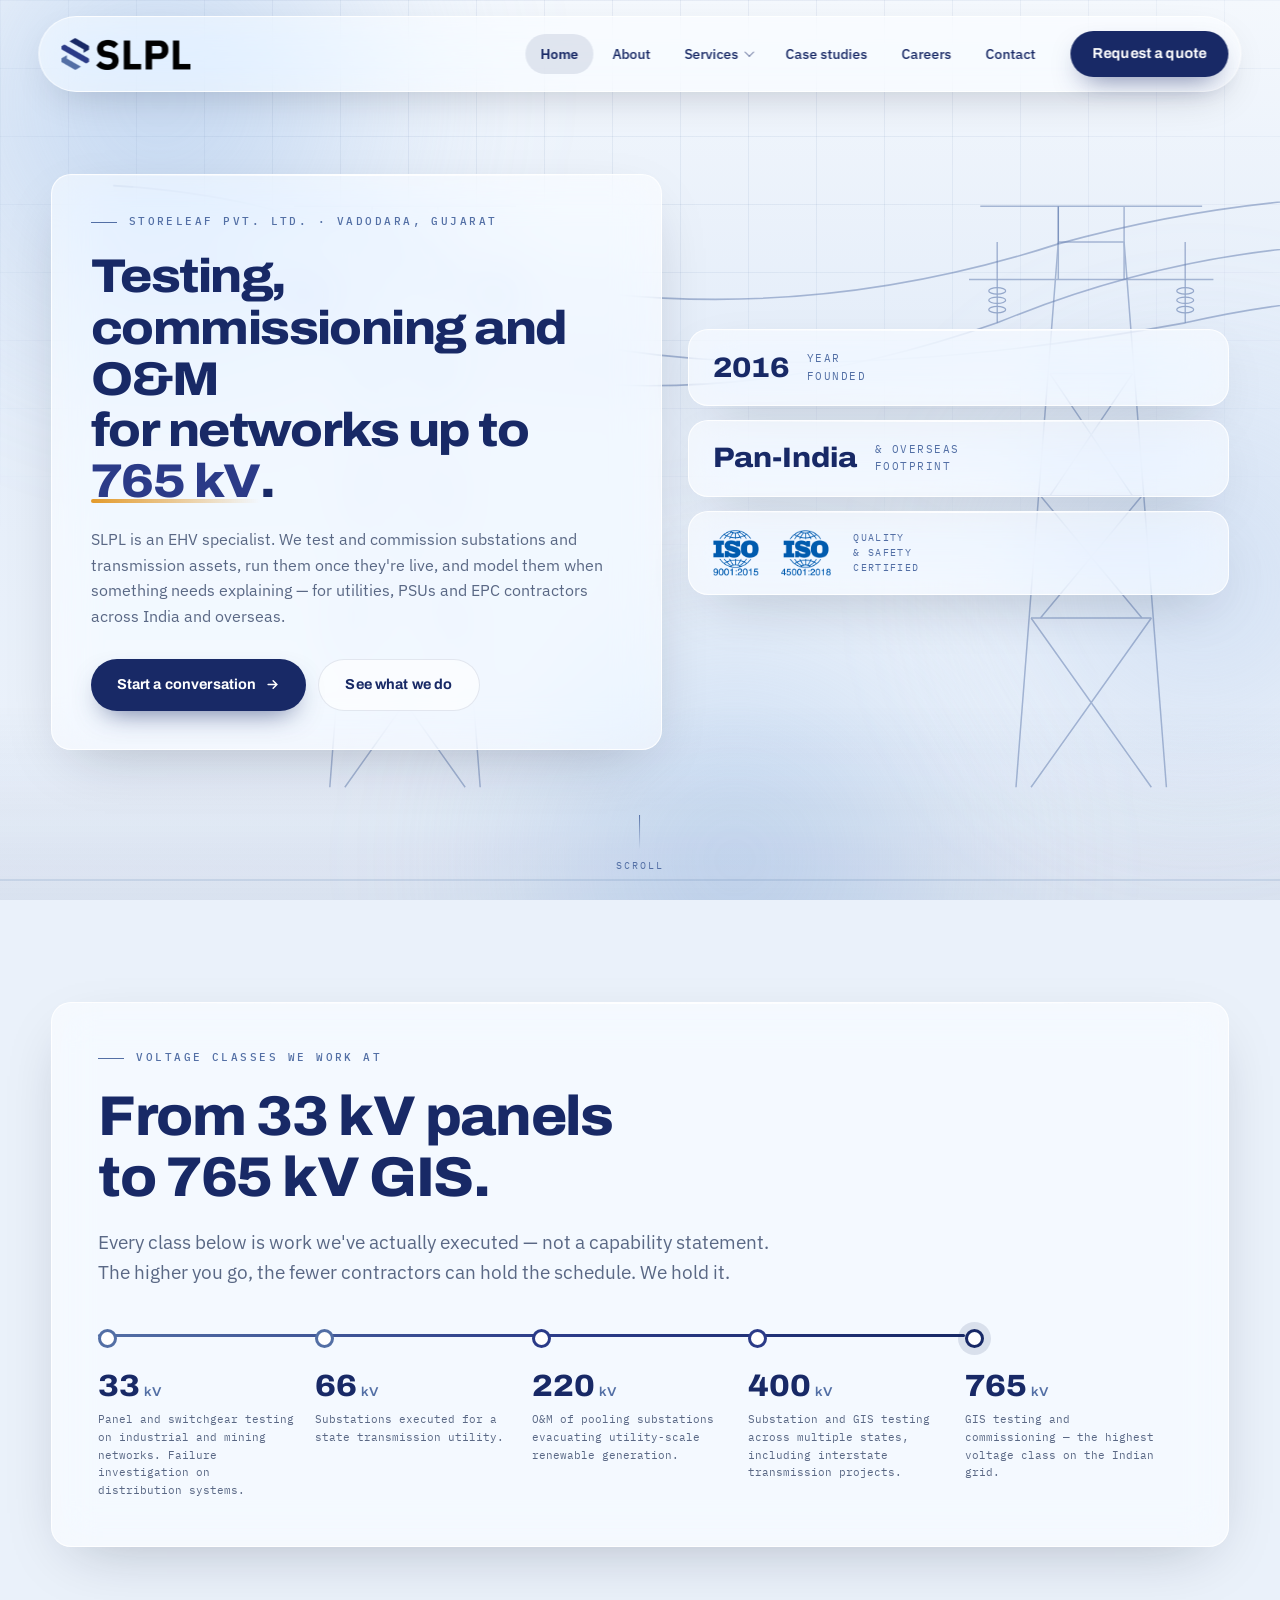
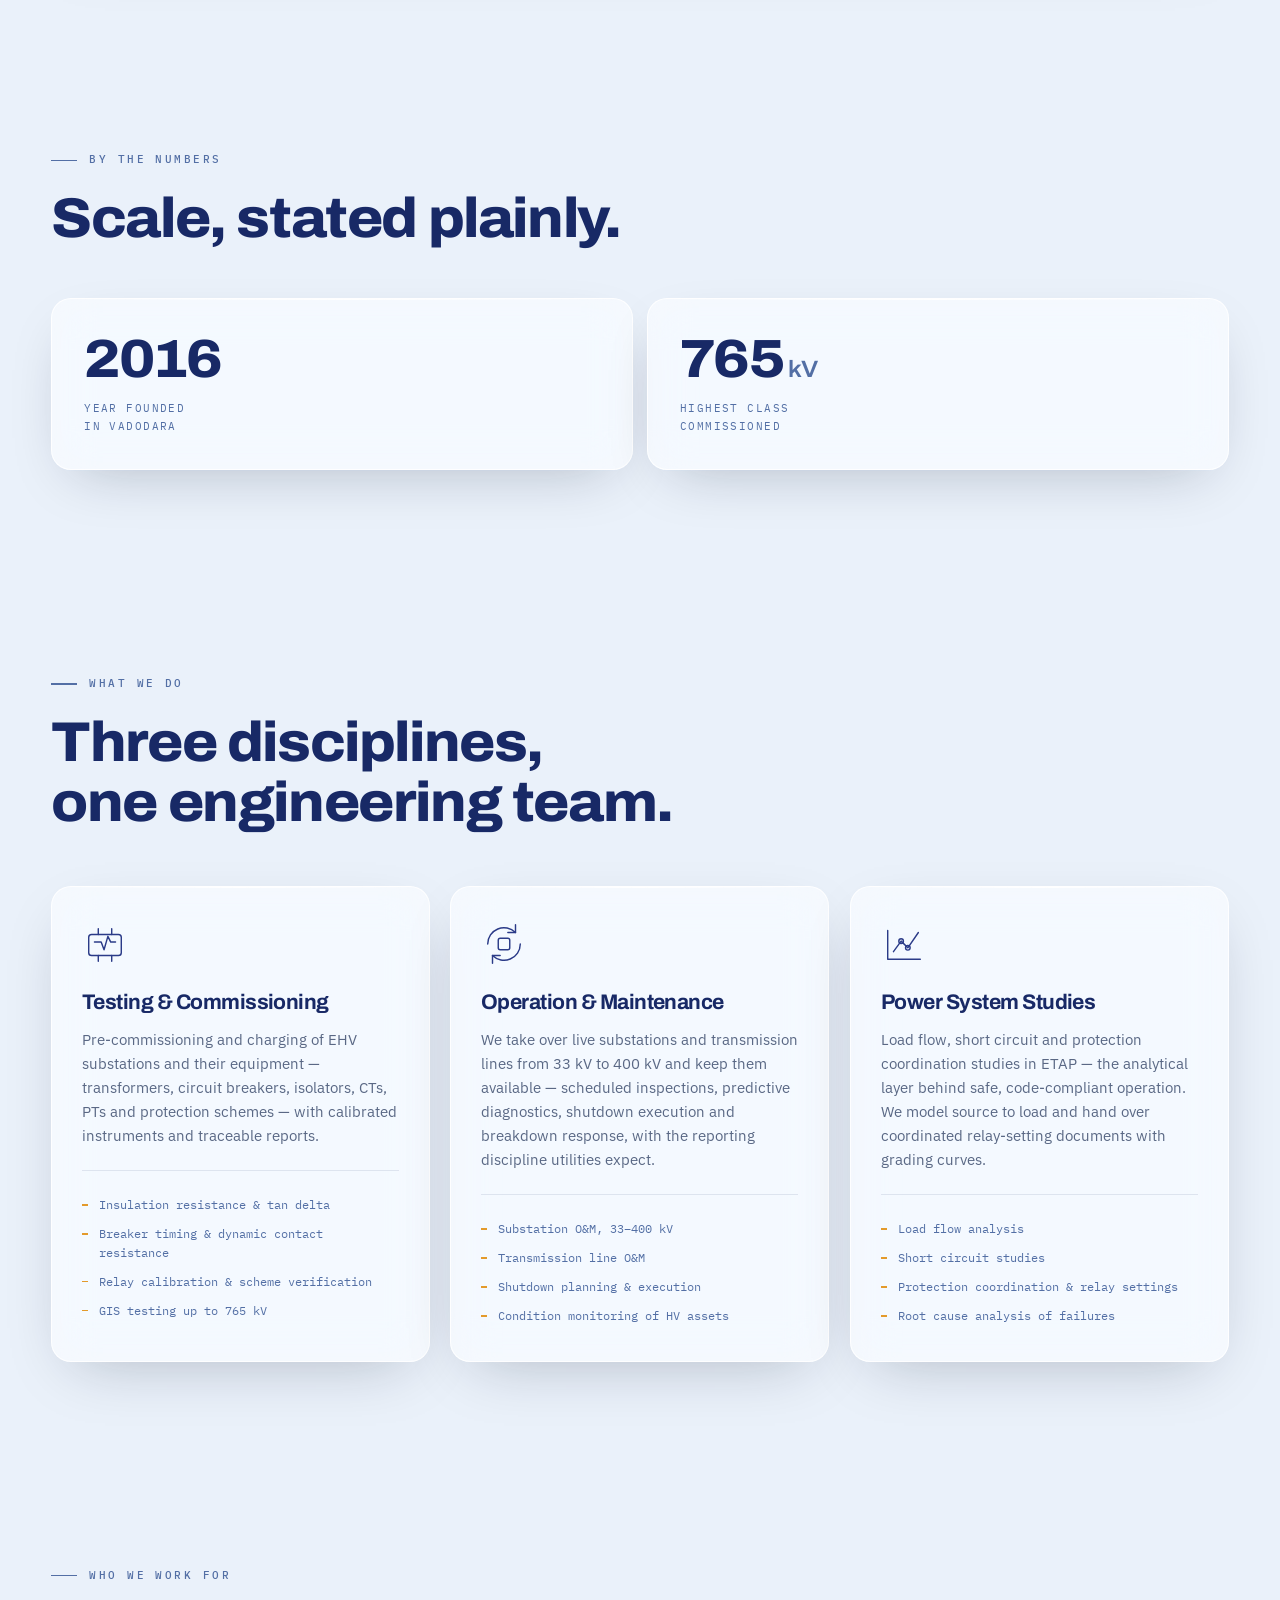
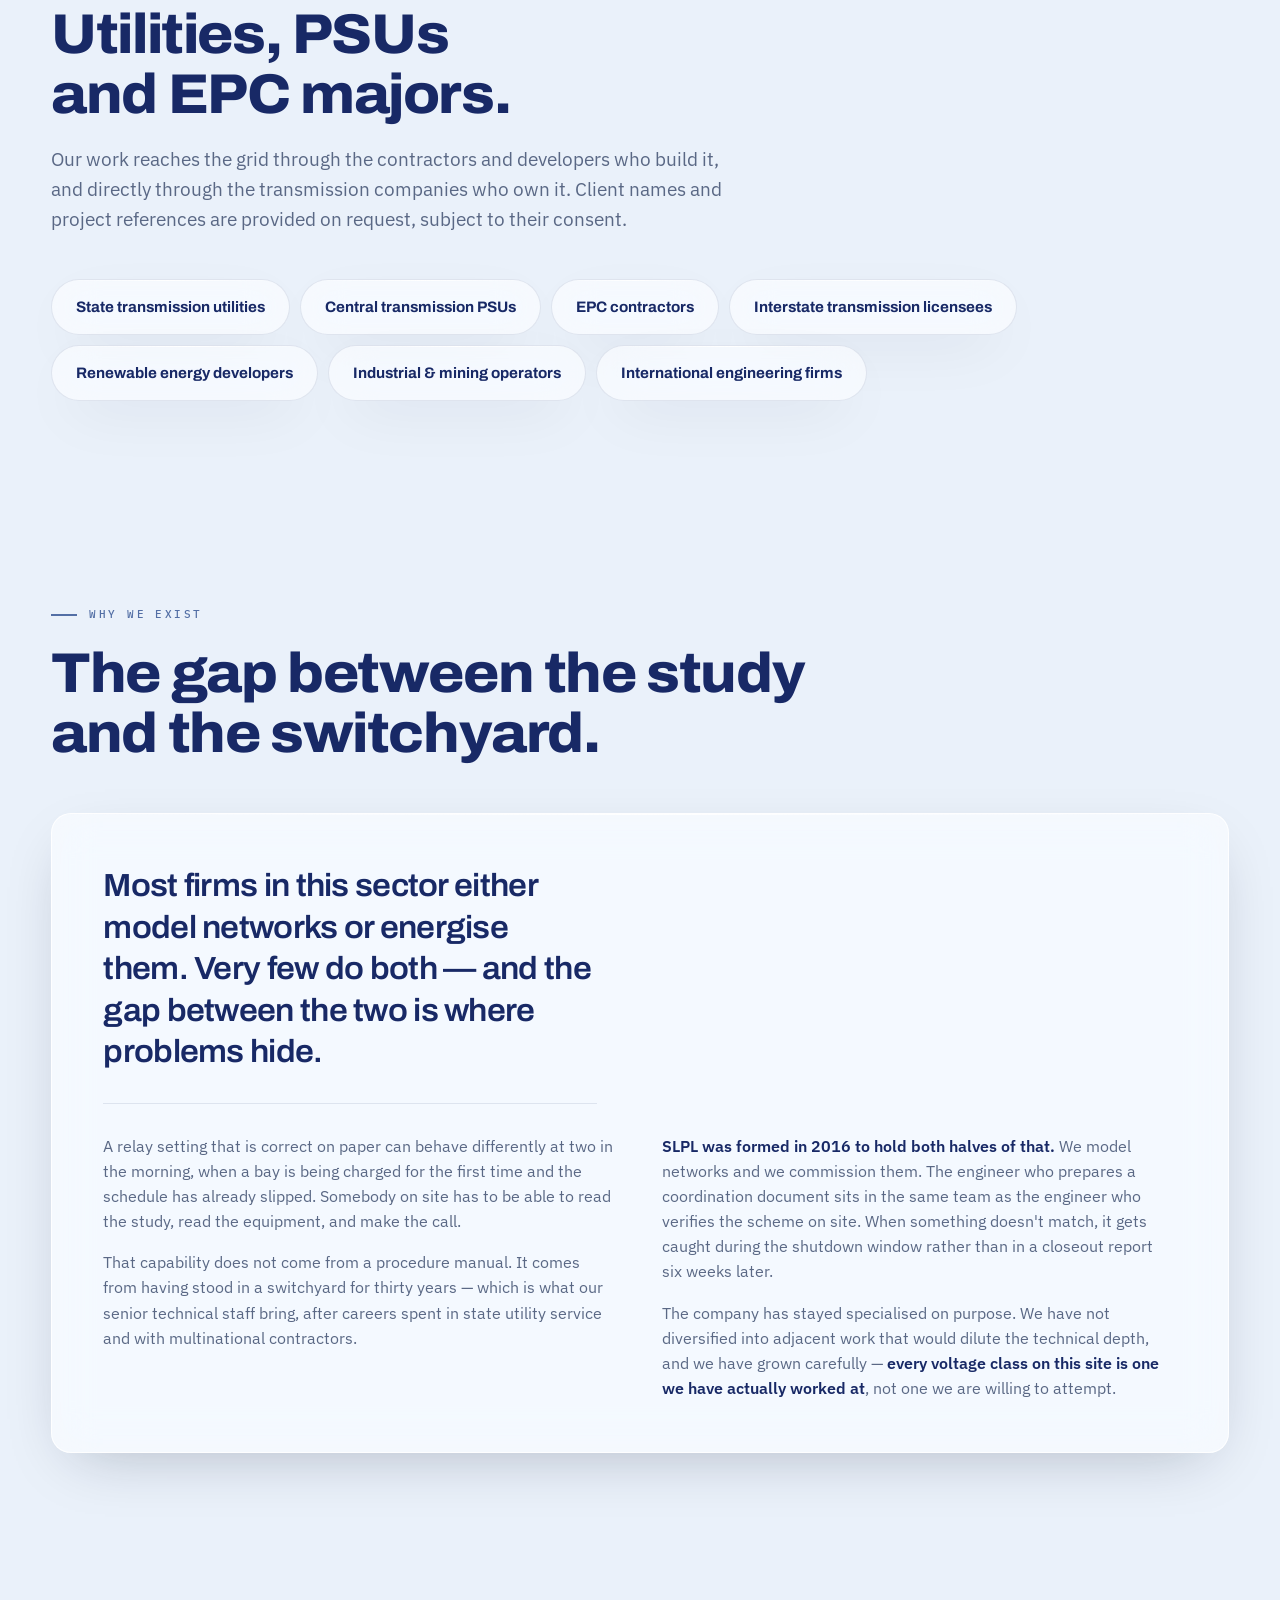
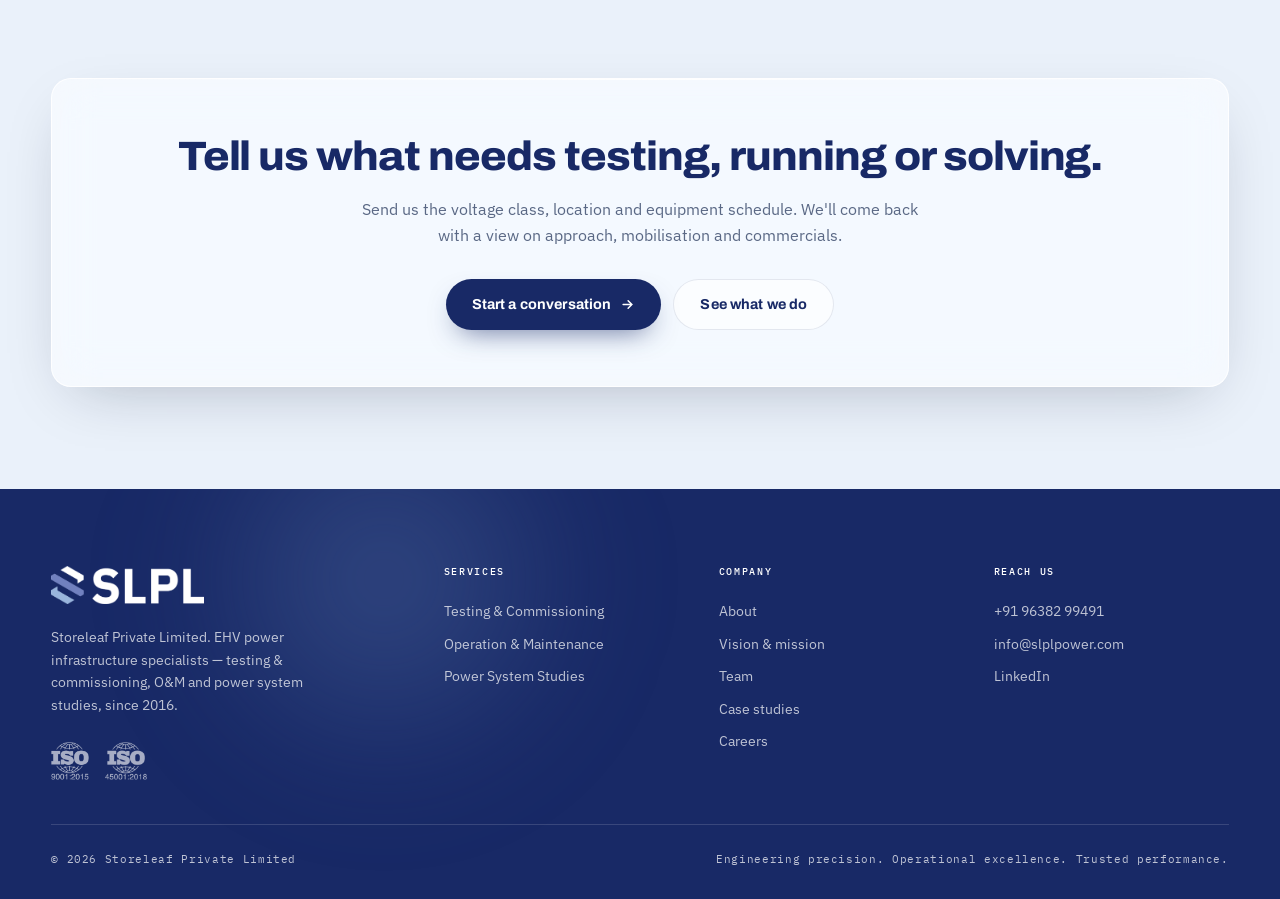
==== commit 0e160bd7: "fix: apply SLPL web corrections deck - Home metrics: drop the km and countries tiles; the two remain" ====
--- a/index.html
+++ b/index.html
@@ -182,8 +182,6 @@
     <div class="metrics stg">
       <div class="glass metric"><b>2016</b><span>Year founded<br>in Vadodara</span></div>
       <div class="glass metric"><b>765<em>kV</em></b><span>Highest class<br>commissioned</span></div>
-      <div class="glass metric pending"><b>&mdash;<em>km</em></b><span>EHV assets under O&amp;M<br><span class="todo">figure needed</span></span></div>
-      <div class="glass metric"><b>3</b><span>Countries with<br>executed projects</span></div>
     </div>
   </div>
 </section>
--- a/assets/css/pages.css
+++ b/assets/css/pages.css
@@ -43,10 +43,10 @@
 .sub a:hover{background:rgba(24,41,102,.07)}
 
 /* ── metrics band ──────────────────────────────── */
-.metrics{display:grid;grid-template-columns:repeat(4,1fr);gap:14px;margin-top:48px}
-.metric{padding:28px 26px}
+.metrics{display:grid;grid-template-columns:repeat(2,1fr);gap:14px;margin-top:48px}
+.metric{padding:34px 32px}
 .metric b{display:block;font-family:var(--display);font-weight:800;font-stretch:108%;
-  font-size:clamp(1.9rem,3.4vw,2.9rem);color:var(--navy);line-height:1;letter-spacing:-.03em}
+  font-size:clamp(2.2rem,4.2vw,3.6rem);color:var(--navy);line-height:1;letter-spacing:-.03em}
 .metric b em{font-style:normal;font-size:.44em;font-weight:600;color:var(--steel);margin-left:5px}
 .metric.pending b{color:var(--steel);opacity:.55}
 .metric>span .todo{margin-top:8px;font-size:.9em}
@@ -140,7 +140,6 @@
 /* ── responsive for the new components ─────────── */
 @media(min-width:1750px){ .metrics{gap:18px} }
 @media(max-width:1180px){
-  .metrics{grid-template-columns:repeat(2,1fr)}
   .detail{grid-template-columns:1fr}
   .aside{position:static}
   .values{grid-template-columns:1fr 1fr}
@@ -342,6 +341,7 @@
   border:1px solid var(--brd-2)}
 .case-out b{display:block;font-family:var(--display);font-weight:800;font-size:1.5rem;
   color:var(--navy);line-height:1}
+.case-out b em{font-style:normal;font-size:.55em;font-weight:600;color:var(--steel);margin-left:4px}
 .case-out span{display:block;font-family:var(--mono);font-size:.62rem;letter-spacing:.12em;
   text-transform:uppercase;color:var(--steel);margin-top:9px;line-height:1.5}
 @media(max-width:900px){ .case-body{grid-template-columns:1fr;gap:24px} }
